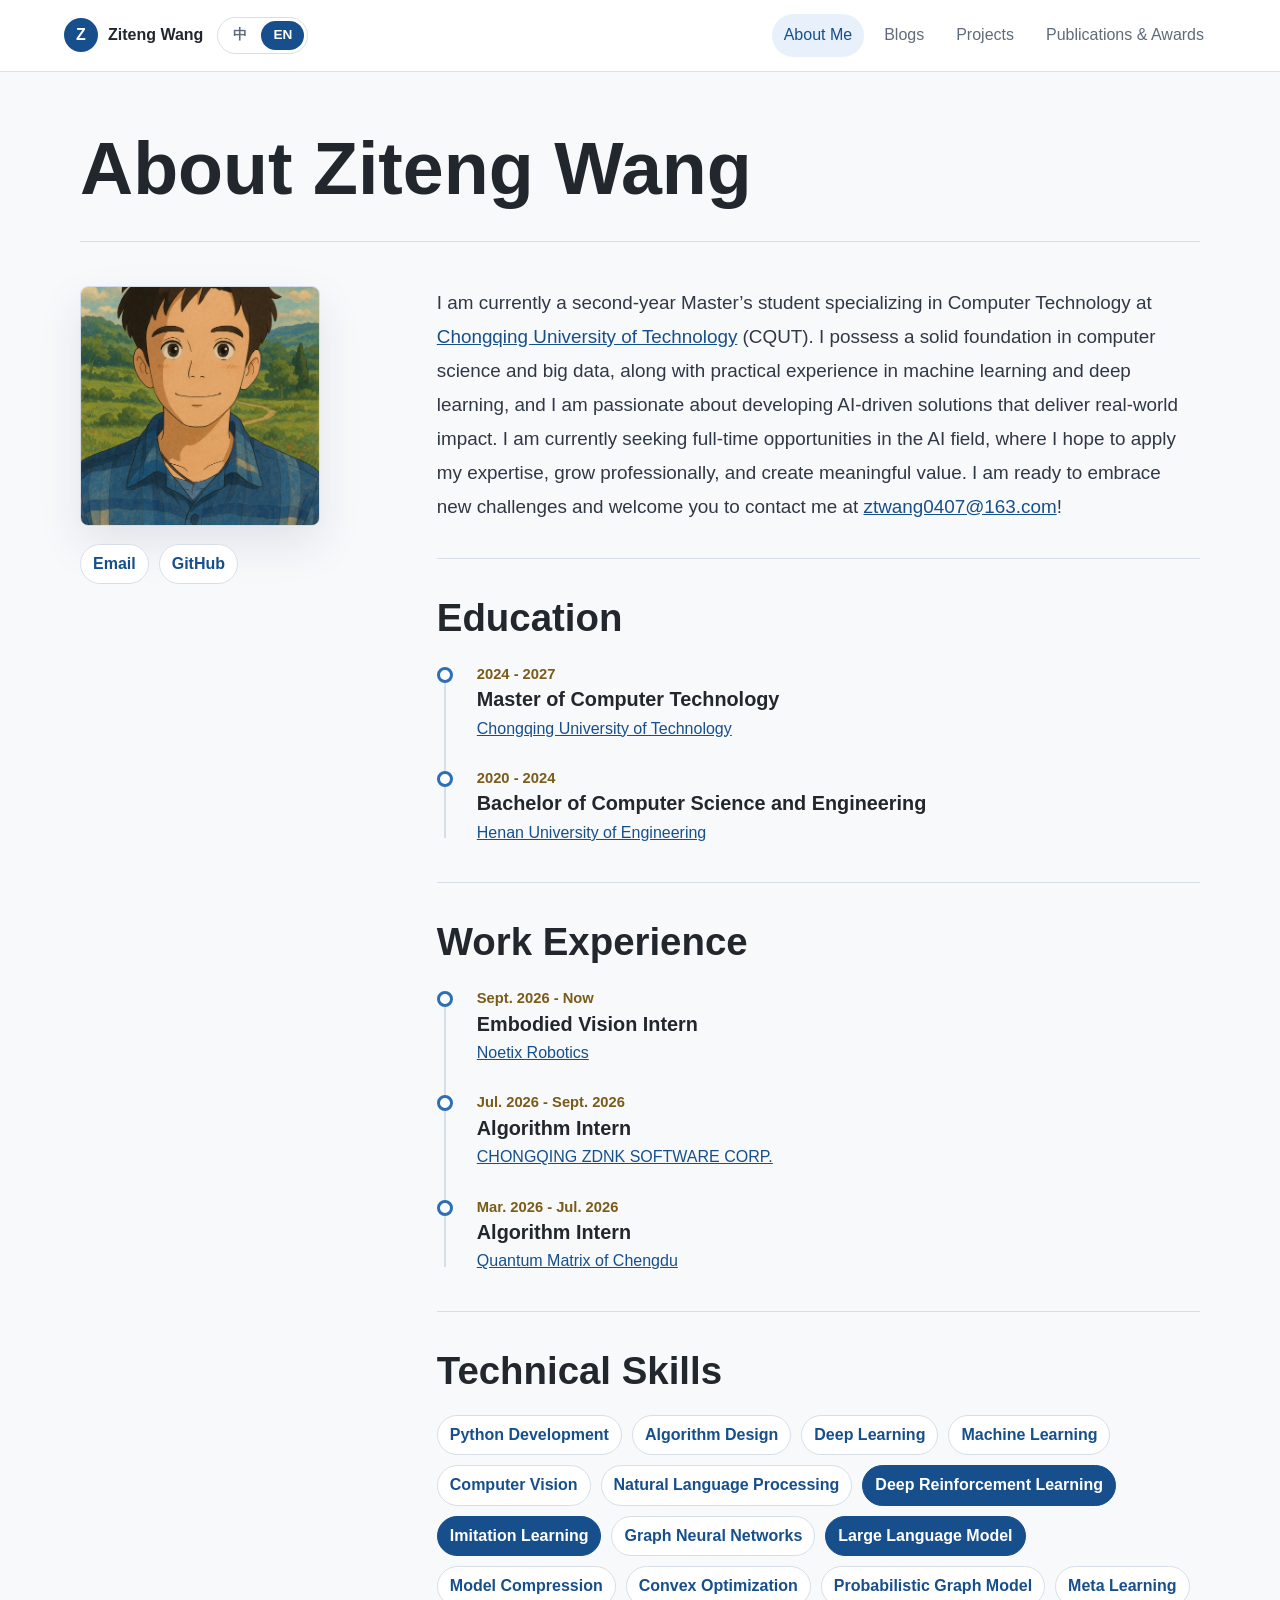
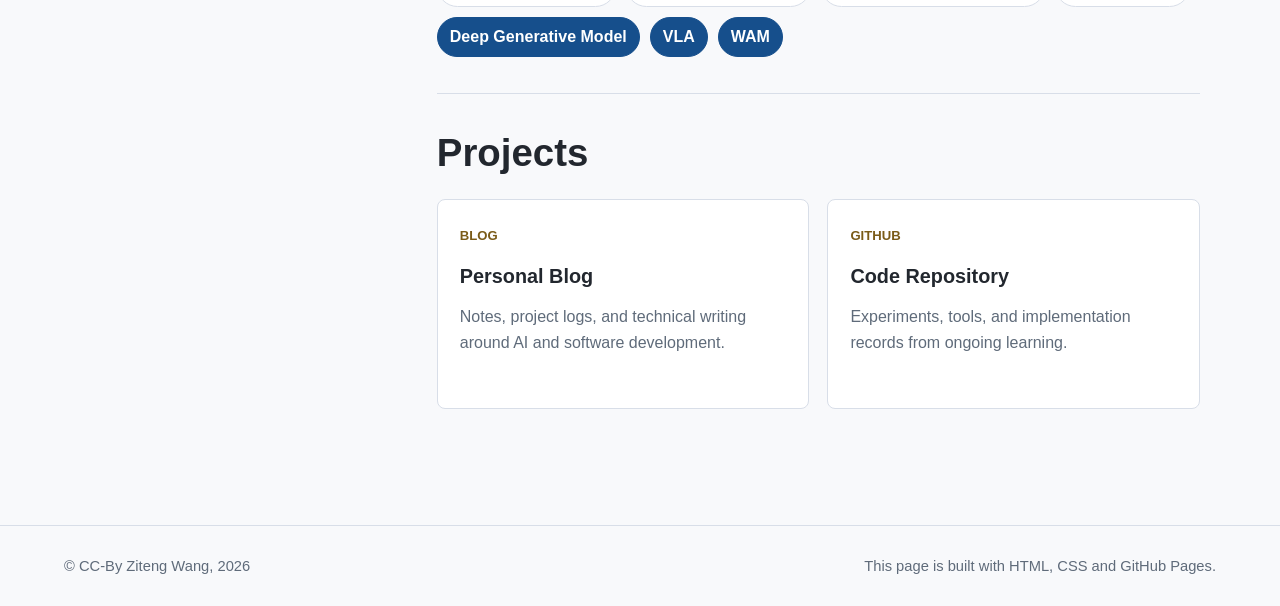
==== index.html @ bac6ed2b "update chinese" ====
<!doctype html>
<html lang="en">
  <head>
    <meta charset="utf-8">
    <meta name="viewport" content="width=device-width, initial-scale=1">
    <meta name="description" content="About Ziteng Wang.">
    <title data-i18n="about.docTitle">About Ziteng Wang</title>
    <link rel="icon" href="assets/images/icon.avif">
    <link rel="stylesheet" href="assets/styles.css?v=20260920">
    <script src="assets/i18n.js?v=1"></script>
  </head>
  <body>
    <header class="site-header">
      <div class="header-left">
        <a class="brand" href="index.html" aria-label="Back to home" data-i18n-attr="aria-label:common.backHome">
          <span class="brand-mark">Z</span>
          <span>Ziteng Wang</span>
        </a>
        <div class="lang-switch" role="group" aria-label="Language" data-i18n-attr="aria-label:common.langSwitch">
          <button class="lang-option" type="button" data-lang="zh" aria-pressed="false" aria-label="切换到中文">中</button>
          <button class="lang-option" type="button" data-lang="en" aria-pressed="true" aria-label="Switch to English">EN</button>
        </div>
      </div>
      <nav class="nav-links" aria-label="Main navigation" data-i18n-attr="aria-label:nav.aria">
        <a aria-current="page" href="index.html" data-i18n="nav.about">About Me</a>
        <a href="articles.html" data-i18n="nav.blogs">Blogs</a>
        <a href="#projects" data-i18n="nav.projects">Projects</a>
        <a href="publish.html" data-i18n="nav.publications">Publications &amp; Awards</a>
      </nav>
    </header>

    <main class="about-page">
      <header class="page-title">
        <h1 data-i18n="about.docTitle">About Ziteng Wang</h1>
      </header>

      <section class="about-layout" aria-labelledby="about-title">
        <aside class="about-entity" aria-label="Profile" data-i18n-attr="aria-label:about.profileAria">
          <img class="about-image" src="assets/images/profile.png" alt="Portrait of Ziteng Wang" data-i18n-attr="alt:about.imageAlt">
          <div class="about-links" aria-label="Profile links" data-i18n-attr="aria-label:about.linksAria">
            <a href="mailto:ztwang0407@163.com" aria-label="Email">Email</a>
            <a href="https://github.com/ztwang0407" aria-label="GitHub">GitHub</a>
          </div>
        </aside>

        <div class="about-content">
          <p class="about-intro" id="about-title" data-i18n-html="about.intro">
            I am currently a second-year Master’s student specializing in Computer Technology at
            <a href="https://www.cqut.edu.cn/">Chongqing University of Technology</a> (CQUT).
            I possess a solid foundation in computer science and big data, along with practical
            experience in machine learning and deep learning, and I am passionate about developing
            AI-driven solutions that deliver real-world impact. I am currently seeking full-time
            opportunities in the AI field, where I hope to apply my expertise, grow professionally,
            and create meaningful value. I am ready to embrace new challenges and welcome you to
            contact me at <a href="mailto:ztwang0407@163.com">ztwang0407@163.com</a>!
          </p>

          <section class="resume-section" aria-labelledby="education-title">
            <h2 id="education-title" data-i18n="about.education">Education</h2>
            <div class="timeline">
              <article class="timeline-item">
                <span class="timeline-dot" aria-hidden="true"></span>
                <div class="timeline-content">
                  <div class="year">2024 - 2027</div>
                  <h3 data-i18n="about.eduMaster">Master of Computer Technology</h3>
                  <p><a href="https://www.cqut.edu.cn/" data-i18n="about.schoolCqut">Chongqing University of Technology</a></p>
                </div>
              </article>
              <article class="timeline-item">
                <span class="timeline-dot" aria-hidden="true"></span>
                <div class="timeline-content">
                  <div class="year">2020 - 2024</div>
                  <h3 data-i18n="about.eduBachelor">Bachelor of Computer Science and Engineering</h3>
                  <p><a href="https://www.haue.edu.cn/" data-i18n="about.schoolHaue">Henan University of Engineering</a></p>
                </div>
              </article>
            </div>
          </section>

          <section class="resume-section" aria-labelledby="experience-title">
            <h2 id="experience-title" data-i18n="about.work">Work Experience</h2>
            <div class="timeline">
              <article class="timeline-item">
                <span class="timeline-dot" aria-hidden="true"></span>
                <div class="timeline-content">
                  <div class="year" data-i18n="about.workY1">Sept. 2026 - Now</div>
                  <h3 data-i18n="about.workEmbodied">Embodied Vision Intern</h3>
                  <p><a href="https://www.noetixrobotics.com/" data-i18n="about.workCompany1">Noetix Robotics.</a></p>
                </div>
              </article>
              <article class="timeline-item">
                <span class="timeline-dot" aria-hidden="true"></span>
                <div class="timeline-content">
                  <div class="year" data-i18n="about.workY2">Jul. 2026 - Sept. 2026</div>
                  <h3 data-i18n="about.workAlgorithm">Algorithm Intern</h3>
                  <p><a href="http://www.zddps.cn/about" data-i18n="about.workCompany2">CHONGQING ZDNK SOFTWARE CORP.</a></p>
                </div>
              </article>
              <article class="timeline-item">
                <span class="timeline-dot" aria-hidden="true"></span>
                <div class="timeline-content">
                  <div class="year" data-i18n="about.workY3">Mar. 2026 - Jul. 2026</div>
                  <h3 data-i18n="about.workAlgorithm">Algorithm Intern</h3>
                  <p><a href="http://www.datamatrixai.com/#/index" data-i18n="about.workCompany3">Quantum Matrix of Chengdu</a></p>
                </div>
              </article>
            </div>
          </section>

          <section class="resume-section" aria-labelledby="skills-title">
            <h2 id="skills-title" data-i18n="about.skills">Technical Skills</h2>
            <div class="tech-tags">
              <span>Python Development</span>
              <span>Algorithm Design</span>
              <span>Deep Learning</span>
              <span>Machine Learning</span>
              <span>Computer Vision</span>
              <span>Natural Language Processing</span>
              <span class="highlight">Deep Reinforcement Learning</span>
              <span class="highlight">Imitation Learning</span>
              <span>Graph Neural Networks</span>
              <span class="highlight">Large Language Model</span>
              <span>Model Compression</span>
              <span>Convex Optimization</span>
              <span>Probabilistic Graph Model</span>
              <span>Meta Learning</span>
              <span class="highlight">Deep Generative Model</span>
              <span class="highlight">VLA</span>
              <span class="highlight">WAM</span>
            </div>
          </section>

          <section class="resume-section" id="projects" aria-labelledby="projects-title">
            <h2 id="projects-title" data-i18n="about.projects">Projects</h2>
            <div class="project-grid">
              <a class="project-card" href="articles.html">
                <span data-i18n="about.projBlogKicker">Blog</span>
                <h3 data-i18n="about.projBlogTitle">Personal Blog</h3>
                <p data-i18n="about.projBlogDesc">Notes, project logs, and technical writing around AI and software development.</p>
              </a>
              <a class="project-card" href="https://github.com/ztwang0407">
                <span data-i18n="about.projGhKicker">GitHub</span>
                <h3 data-i18n="about.projGhTitle">Code Repository</h3>
                <p data-i18n="about.projGhDesc">Experiments, tools, and implementation records from ongoing learning.</p>
              </a>
            </div>
          </section>
        </div>
      </section>
    </main>

    <footer class="site-footer">
      <span>© CC-By Ziteng Wang, 2026</span>
      <span data-i18n="footer.built">This page is built with HTML, CSS and GitHub Pages.</span>
    </footer>
  </body>
</html>
---- assets/styles.css ----
:root {
  color-scheme: light;
  --bg: #f8f9fb;
  --surface: #ffffff;
  --surface-strong: #ffffff;
  --ink: #22272e;
  --muted: #5f6b7a;
  --line: #d8dee8;
  --accent: #2c6fb7;
  --accent-dark: #164f8c;
  --accent-soft: #e8f1fb;
  --gold: #7a5b18;
  --rose: #b9584f;
  --shadow: 0 18px 45px rgba(24, 39, 75, 0.1);
  --radius: 8px;
  font-family:
    Inter, "Segoe UI", "PingFang SC", "Microsoft YaHei", Arial, sans-serif;
}

* {
  box-sizing: border-box;
}

html {
  scroll-behavior: smooth;
}

body {
  margin: 0;
  color: var(--ink);
  background: var(--bg);
  line-height: 1.65;
}

a {
  color: inherit;
}

img {
  display: block;
  max-width: 100%;
}

button,
input,
textarea {
  font: inherit;
}

.site-header {
  position: sticky;
  top: 0;
  z-index: 10;
  display: flex;
  align-items: center;
  justify-content: space-between;
  gap: 24px;
  min-height: 72px;
  padding: 14px clamp(18px, 5vw, 72px);
  border-bottom: 1px solid rgba(216, 222, 232, 0.9);
  background: rgba(255, 255, 255, 0.94);
  backdrop-filter: blur(18px);
}

.brand,
.nav-links,
.hero-actions,
.publish-actions,
.meta-row,
.tag-row,
.filters {
  display: flex;
  align-items: center;
}

.brand {
  gap: 10px;
  font-weight: 800;
  text-decoration: none;
}

.brand-mark {
  display: grid;
  width: 34px;
  height: 34px;
  place-items: center;
  border-radius: 50%;
  color: #fff;
  background: var(--accent-dark);
}

/* 导航栏左上角：品牌 + 中英切换 */
.header-left {
  display: flex;
  align-items: center;
  gap: 14px;
}

.lang-switch {
  display: inline-flex;
  align-items: center;
  gap: 2px;
  padding: 3px;
  border: 1px solid var(--line);
  border-radius: 999px;
  background: var(--surface);
}

.lang-option {
  min-height: 28px;
  padding: 3px 12px;
  border: 0;
  border-radius: 999px;
  color: var(--muted);
  background: transparent;
  font-size: 0.85rem;
  font-weight: 800;
  cursor: pointer;
  transition:
    color 140ms ease,
    background 140ms ease;
}

.lang-option:hover {
  color: var(--accent-dark);
}

.lang-option.active {
  color: #fff;
  background: var(--accent-dark);
}

/* 正文语言与界面语言不一致时的提示条 */
.lang-notice {
  margin: -8px 0 28px;
  padding: 12px 16px;
  border-left: 4px solid var(--accent);
  border-radius: var(--radius);
  color: var(--muted);
  background: var(--accent-soft);
  font-size: 0.94rem;
}

.nav-links {
  flex-wrap: wrap;
  justify-content: flex-end;
  gap: 8px;
}

.nav-links a {
  padding: 8px 12px;
  border-radius: 999px;
  color: var(--muted);
  text-decoration: none;
}

.nav-links a:hover,
.nav-links a[aria-current="page"] {
  color: var(--accent-dark);
  background: var(--accent-soft);
}

main {
  width: min(1120px, calc(100% - 36px));
  margin: 0 auto;
}

.hero-section {
  display: grid;
  grid-template-columns: minmax(0, 1.05fr) minmax(320px, 0.95fr);
  gap: clamp(28px, 5vw, 72px);
  align-items: center;
  min-height: calc(100vh - 116px);
  padding: clamp(46px, 8vw, 92px) 0 clamp(28px, 4vw, 54px);
}

.hero-copy {
  max-width: 680px;
}

.eyebrow,
.section-kicker {
  margin: 0 0 12px;
  color: var(--gold);
  font-size: 0.82rem;
  font-weight: 800;
  letter-spacing: 0;
  text-transform: uppercase;
}

h1,
h2,
h3 {
  margin: 0;
  line-height: 1.18;
}

h1 {
  max-width: 820px;
  font-size: clamp(2.45rem, 7vw, 5.8rem);
}

h2 {
  font-size: clamp(1.75rem, 3vw, 2.8rem);
}

h3 {
  font-size: 1.24rem;
}

.hero-text {
  max-width: 650px;
  margin: 24px 0 0;
  color: var(--muted);
  font-size: 1.06rem;
}

.hero-actions {
  flex-wrap: wrap;
  gap: 12px;
  margin-top: 32px;
}

.button {
  display: inline-flex;
  align-items: center;
  justify-content: center;
  min-height: 44px;
  padding: 10px 16px;
  border: 1px solid transparent;
  border-radius: var(--radius);
  font-weight: 800;
  text-decoration: none;
  cursor: pointer;
}

.button.primary {
  color: #fff;
  background: var(--accent-dark);
}

.button.primary:hover {
  background: #083a33;
}

.button.secondary {
  color: var(--accent-dark);
  border-color: var(--line);
  background: var(--surface-strong);
}

.button.secondary:hover {
  border-color: var(--accent);
}

.hero-visual {
  overflow: hidden;
  border: 1px solid rgba(222, 216, 203, 0.88);
  border-radius: var(--radius);
  box-shadow: var(--shadow);
  background: #f4eee0;
}

.about-page {
  width: min(1120px, calc(100% - 36px));
}

.page-title {
  padding: 54px 0 28px;
  border-bottom: 1px solid var(--line);
}

.page-title h1 {
  font-size: clamp(2.4rem, 6vw, 4.6rem);
}

.about-layout {
  display: grid;
  grid-template-columns: minmax(210px, 280px) minmax(0, 1fr);
  gap: clamp(30px, 6vw, 82px);
  align-items: start;
  padding: 44px 0 80px;
}

.about-entity {
  position: sticky;
  top: 96px;
}

.about-image {
  width: min(240px, 100%);
  aspect-ratio: 1;
  object-fit: cover;
  border-radius: var(--radius);
  border: 1px solid var(--line);
  box-shadow: var(--shadow);
}

.about-links {
  display: flex;
  flex-wrap: wrap;
  gap: 10px;
  margin-top: 18px;
}

.about-links a {
  display: inline-flex;
  min-height: 36px;
  align-items: center;
  padding: 6px 12px;
  border: 1px solid var(--line);
  border-radius: 999px;
  color: var(--accent-dark);
  background: var(--surface);
  font-weight: 800;
  text-decoration: none;
}

.about-links a:hover {
  border-color: var(--accent);
  background: var(--accent-soft);
}

.about-content {
  max-width: 790px;
}

.about-intro {
  margin: 0 0 34px;
  color: #303846;
  font-size: 1.18rem;
  line-height: 1.8;
}

.about-intro a,
.timeline-content a,
.project-card a {
  color: var(--accent-dark);
}

.resume-section {
  padding: 36px 0;
  border-top: 1px solid var(--line);
}

.timeline {
  position: relative;
  display: grid;
  gap: 24px;
  margin-top: 22px;
}

.timeline::before {
  position: absolute;
  top: 8px;
  bottom: 8px;
  left: 7px;
  width: 2px;
  background: var(--line);
  content: "";
}

.timeline-item {
  position: relative;
  display: grid;
  grid-template-columns: 24px minmax(0, 1fr);
  gap: 16px;
}

.timeline-dot {
  position: relative;
  z-index: 1;
  width: 16px;
  height: 16px;
  margin-top: 5px;
  border: 3px solid var(--accent);
  border-radius: 50%;
  background: var(--surface);
}

.timeline-content .year {
  color: var(--gold);
  font-size: 0.92rem;
  font-weight: 850;
}

.timeline-content h3 {
  margin-top: 2px;
}

.timeline-content p,
.project-card p,
.articles-hero p {
  color: var(--muted);
}

.timeline-content p {
  margin: 4px 0 0;
}

.tech-tags {
  display: flex;
  flex-wrap: wrap;
  gap: 10px;
  margin-top: 22px;
}

.tech-tags span {
  display: inline-flex;
  min-height: 36px;
  align-items: center;
  padding: 6px 12px;
  border: 1px solid var(--line);
  border-radius: 999px;
  color: var(--accent-dark);
  background: var(--surface);
  font-weight: 800;
}

.tech-tags .highlight {
  color: #fff;
  border-color: var(--accent-dark);
  background: var(--accent-dark);
}

.project-grid {
  display: grid;
  grid-template-columns: repeat(2, minmax(0, 1fr));
  gap: 18px;
  margin-top: 24px;
}

.project-card {
  display: block;
  min-height: 210px;
  padding: 22px;
  border: 1px solid var(--line);
  border-radius: var(--radius);
  background: var(--surface);
  text-decoration: none;
}

.project-card:hover {
  border-color: rgba(29, 111, 100, 0.45);
  box-shadow: var(--shadow);
}

.project-card span {
  color: var(--gold);
  font-size: 0.82rem;
  font-weight: 850;
  text-transform: uppercase;
}

.project-card h3 {
  margin-top: 16px;
}

.academic-page {
  width: min(1120px, calc(100% - 36px));
}

.academic-layout {
  display: grid;
  gap: 34px;
  padding: 44px 0 88px;
}

.academic-section {
  padding: 0 0 34px;
  border-bottom: 1px solid var(--line);
}

.academic-list {
  display: grid;
  gap: 18px;
  margin-top: 22px;
}

.academic-placeholder {
  padding: 22px 0 0;
  border-top: 1px solid var(--line);
}

.academic-placeholder h3 {
  color: var(--ink);
}

.academic-meta {
  margin: 6px 0 0;
  color: var(--gold);
  font-weight: 850;
}

.academic-placeholder p:last-child {
  max-width: 760px;
  margin: 10px 0 0;
  color: var(--muted);
}

.articles-hero {
  padding: clamp(54px, 8vw, 92px) 0 34px;
}

.articles-hero h1 {
  font-size: clamp(2.7rem, 8vw, 5.8rem);
}

.articles-hero p {
  margin: 20px 0 0;
  font-size: 1.08rem;
}

.intro-grid {
  display: grid;
  grid-template-columns: minmax(220px, 0.78fr) minmax(0, 1.22fr);
  gap: clamp(24px, 4vw, 64px);
  padding: 74px 0;
  border-top: 1px solid var(--line);
}

.intro-copy p {
  margin: 0 0 16px;
  color: var(--muted);
}

.posts-section {
  padding: 64px 0 88px;
  border-top: 1px solid var(--line);
}

.posts-section.standalone {
  padding-top: 44px;
}

.section-heading {
  display: flex;
  align-items: end;
  justify-content: space-between;
  gap: 24px;
  margin-bottom: 20px;
}

.section-heading.compact {
  align-items: center;
  margin: 0;
}

.search-box {
  display: grid;
  gap: 6px;
  width: min(360px, 100%);
  color: var(--muted);
  font-weight: 700;
}

input,
textarea {
  width: 100%;
  min-height: 44px;
  border: 1px solid var(--line);
  border-radius: var(--radius);
  padding: 10px 12px;
  color: var(--ink);
  background: var(--surface-strong);
  outline: none;
}

textarea {
  resize: vertical;
}

input:focus,
textarea:focus {
  border-color: var(--accent);
  box-shadow: 0 0 0 3px rgba(29, 111, 100, 0.16);
}

.filters {
  flex-wrap: wrap;
  gap: 8px;
  margin: 18px 0 24px;
}

.tag-filter,
.tag {
  display: inline-flex;
  align-items: center;
  min-height: 30px;
  border-radius: 999px;
  font-size: 0.87rem;
  font-weight: 750;
}

.tag-filter {
  border: 1px solid var(--line);
  padding: 4px 12px;
  color: var(--muted);
  background: var(--surface-strong);
  cursor: pointer;
}

.tag-filter.active {
  color: #fff;
  border-color: var(--accent-dark);
  background: var(--accent-dark);
}

.post-list {
  display: grid;
  grid-template-columns: repeat(3, minmax(0, 1fr));
  gap: 18px;
}

.post-card {
  display: flex;
  flex-direction: column;
  min-height: 280px;
  padding: 22px;
  border: 1px solid var(--line);
  border-radius: var(--radius);
  background: var(--surface);
  text-decoration: none;
  transition:
    transform 160ms ease,
    box-shadow 160ms ease,
    border-color 160ms ease;
}

.post-card:hover {
  transform: translateY(-3px);
  border-color: rgba(29, 111, 100, 0.45);
  box-shadow: var(--shadow);
}

.post-card p {
  margin: 14px 0 0;
  color: var(--muted);
}

.post-card .read-more {
  margin-top: auto;
  color: var(--accent-dark);
  font-weight: 850;
}

.meta-row {
  flex-wrap: wrap;
  gap: 10px;
  margin-bottom: 14px;
  color: var(--muted);
  font-size: 0.9rem;
}

.tag-row {
  flex-wrap: wrap;
  gap: 8px;
  margin-top: 18px;
}

.tag {
  padding: 3px 10px;
  color: var(--accent-dark);
  background: var(--accent-soft);
}

.empty-state,
.loading {
  color: var(--muted);
}

.hidden {
  display: none;
}

.article-shell,
.publish-shell {
  padding: 54px 0 88px;
}

.back-link {
  display: inline-block;
  margin-bottom: 26px;
  color: var(--accent-dark);
  font-weight: 800;
  text-decoration: none;
}

.article {
  width: min(820px, 100%);
}

.article header {
  margin-bottom: 34px;
  padding-bottom: 28px;
  border-bottom: 1px solid var(--line);
}

.article h1 {
  font-size: clamp(2rem, 6vw, 4.25rem);
}

.article h2 {
  margin-top: 2em;
  font-size: clamp(1.45rem, 3vw, 2rem);
}

.article h3 {
  margin-top: 1.6em;
}

.article p,
.article li {
  color: #343330;
}

.article ul,
.article ol {
  padding-left: 1.45rem;
}

.article a {
  color: var(--accent-dark);
  font-weight: 700;
}

.article code {
  border-radius: 6px;
  padding: 2px 5px;
  background: #eee7d9;
}

.article pre {
  overflow: auto;
  padding: 16px;
  border-radius: var(--radius);
  color: #f6f1e7;
  background: #20201e;
}

.article pre code {
  padding: 0;
  background: transparent;
}

.article table {
  display: block;
  width: 100%;
  overflow-x: auto;
  border-collapse: collapse;
  margin: 24px 0;
}

.article th,
.article td {
  border: 1px solid var(--line);
  padding: 10px 12px;
  text-align: left;
  vertical-align: top;
}

.article th {
  color: var(--ink);
  background: var(--accent-soft);
  font-weight: 850;
}

.article tr:nth-child(even) td {
  background: rgba(232, 241, 251, 0.45);
}

.article .mermaid {
  overflow-x: auto;
  margin: 24px 0;
  padding: 16px;
  border: 1px solid var(--line);
  border-radius: var(--radius);
  background: var(--surface);
}

.article .mermaid svg {
  max-width: 100%;
  height: auto;
}

.article blockquote {
  margin: 22px 0;
  padding: 2px 0 2px 18px;
  border-left: 4px solid var(--accent);
  color: var(--muted);
}

.publish-shell {
  display: grid;
  grid-template-columns: minmax(0, 0.92fr) minmax(320px, 0.78fr);
  gap: 30px;
  align-items: start;
}

.publish-heading {
  grid-column: 1 / -1;
  max-width: 780px;
}

.publish-heading p {
  color: var(--muted);
}

.publish-form,
.preview-panel {
  display: grid;
  gap: 18px;
}

fieldset,
.preview-panel {
  margin: 0;
  border: 1px solid var(--line);
  border-radius: var(--radius);
  padding: 22px;
  background: var(--surface);
}

legend {
  padding: 0 8px;
  color: var(--accent-dark);
  font-weight: 850;
}

label {
  display: grid;
  gap: 7px;
  color: var(--muted);
  font-weight: 750;
}

.form-grid {
  display: grid;
  grid-template-columns: repeat(2, minmax(0, 1fr));
  gap: 14px;
}

fieldset > label,
fieldset > .form-grid {
  margin-top: 14px;
}

.publish-actions {
  justify-content: flex-end;
  gap: 12px;
}

.status {
  margin: 0;
  min-height: 28px;
  color: var(--muted);
  font-weight: 750;
}

.status.success {
  color: var(--accent-dark);
}

.status.error {
  color: var(--rose);
}

.preview-panel {
  position: sticky;
  top: 92px;
}

.article.preview {
  width: 100%;
  max-height: calc(100vh - 210px);
  overflow: auto;
  padding-top: 18px;
}

.article.preview h1 {
  font-size: clamp(1.75rem, 4vw, 2.5rem);
}

.site-footer {
  display: flex;
  flex-wrap: wrap;
  justify-content: space-between;
  gap: 12px;
  padding: 28px clamp(18px, 5vw, 72px);
  border-top: 1px solid var(--line);
  color: var(--muted);
  font-size: 0.92rem;
}

@media (max-width: 920px) {
  .hero-section,
  .about-layout,
  .intro-grid,
  .publish-shell {
    grid-template-columns: 1fr;
  }

  .hero-section {
    min-height: auto;
  }

  .post-list {
    grid-template-columns: repeat(2, minmax(0, 1fr));
  }

  .project-grid {
    grid-template-columns: 1fr;
  }

  .about-entity {
    position: static;
  }

  .preview-panel {
    position: static;
  }

  .article.preview {
    max-height: none;
  }
}

@media (max-width: 640px) {
  .site-header,
  .section-heading,
  .site-footer {
    align-items: flex-start;
    flex-direction: column;
  }

  .site-header {
    position: static;
  }

  .header-left {
    width: 100%;
    justify-content: space-between;
  }

  main {
    width: min(100% - 28px, 1120px);
  }

  .post-list,
  .form-grid {
    grid-template-columns: 1fr;
  }

  .post-card {
    min-height: 240px;
  }

  .publish-actions {
    align-items: stretch;
    flex-direction: column;
  }

  .button {
    width: 100%;
  }
}

/* ------------------------------------------------------------------ *
 * 公式（KaTeX）与兜底显示
 * ------------------------------------------------------------------ */

.article .katex {
  font-size: 1.06em;
}

.article .math-block {
  display: block;
  overflow-x: auto;
  overflow-y: hidden;
  margin: 24px 0;
  padding: 4px 2px;
  text-align: center;
}

.article .math-block .katex-display {
  margin: 0;
}

.article .math-fallback {
  display: inline-block;
  max-width: 100%;
  padding: 1px 6px;
  border: 1px dashed var(--line);
  border-radius: 6px;
  color: var(--muted);
  background: #fbf7ee;
}

.article .math-fallback-block {
  display: block;
  overflow-x: auto;
  margin: 22px 0;
  padding: 10px 14px;
  text-align: left;
}

.article .math-fallback code {
  padding: 0;
  background: transparent;
  color: inherit;
}

.article .math-notice {
  margin: 0 0 26px;
  padding: 12px 16px;
  border-left: 4px solid var(--gold);
  border-radius: var(--radius);
  color: var(--muted);
  background: #fdf6e6;
  font-size: 0.94rem;
}

/* ------------------------------------------------------------------ *
 * 文章类型徽标
 * ------------------------------------------------------------------ */

.type-badge {
  display: inline-flex;
  align-items: center;
  padding: 2px 9px;
  border-radius: 999px;
  color: var(--accent-dark);
  background: rgba(44, 111, 183, 0.12);
  font-size: 0.76rem;
  font-weight: 850;
  letter-spacing: 0.04em;
}

/* ------------------------------------------------------------------ *
 * PDF / HTML 内嵌容器
 * ------------------------------------------------------------------ */

.article.article-wide {
  width: min(1120px, 100%);
}

.embed-shell {
  margin: 0 0 12px;
  border: 1px solid var(--line);
  border-radius: var(--radius);
  overflow: hidden;
  background: var(--surface);
}

.embed-bar {
  display: flex;
  flex-wrap: wrap;
  align-items: center;
  gap: 12px;
  padding: 12px 16px;
  border-bottom: 1px solid var(--line);
  background: var(--accent-soft);
}

.embed-name {
  flex: 1 1 200px;
  min-width: 0;
  overflow-wrap: anywhere;
  color: var(--muted);
  font-size: 0.9rem;
}

.embed-actions {
  display: flex;
  flex-wrap: wrap;
  gap: 14px;
}

.embed-actions a,
.embed-hint a {
  color: var(--accent-dark);
  font-weight: 800;
  text-decoration: none;
}

.embed-actions a:hover,
.embed-hint a:hover {
  text-decoration: underline;
}

.embed-frame {
  display: block;
  width: 100%;
  border: 0;
  background: #fff;
}

.embed-frame-pdf,
.embed-frame-html {
  height: min(88vh, 1400px);
  min-height: 560px;
}

.embed-hint {
  margin: 12px 0 26px;
  color: var(--muted);
  font-size: 0.92rem;
}

.embed-hint code {
  padding: 1px 5px;
  border-radius: 6px;
  background: #eee7d9;
  font-size: 0.9em;
}

.html-post {
  overflow-wrap: anywhere;
}

.html-post img {
  height: auto;
}

@media (max-width: 640px) {
  .embed-frame-pdf,
  .embed-frame-html {
    height: 78vh;
    min-height: 420px;
  }
}
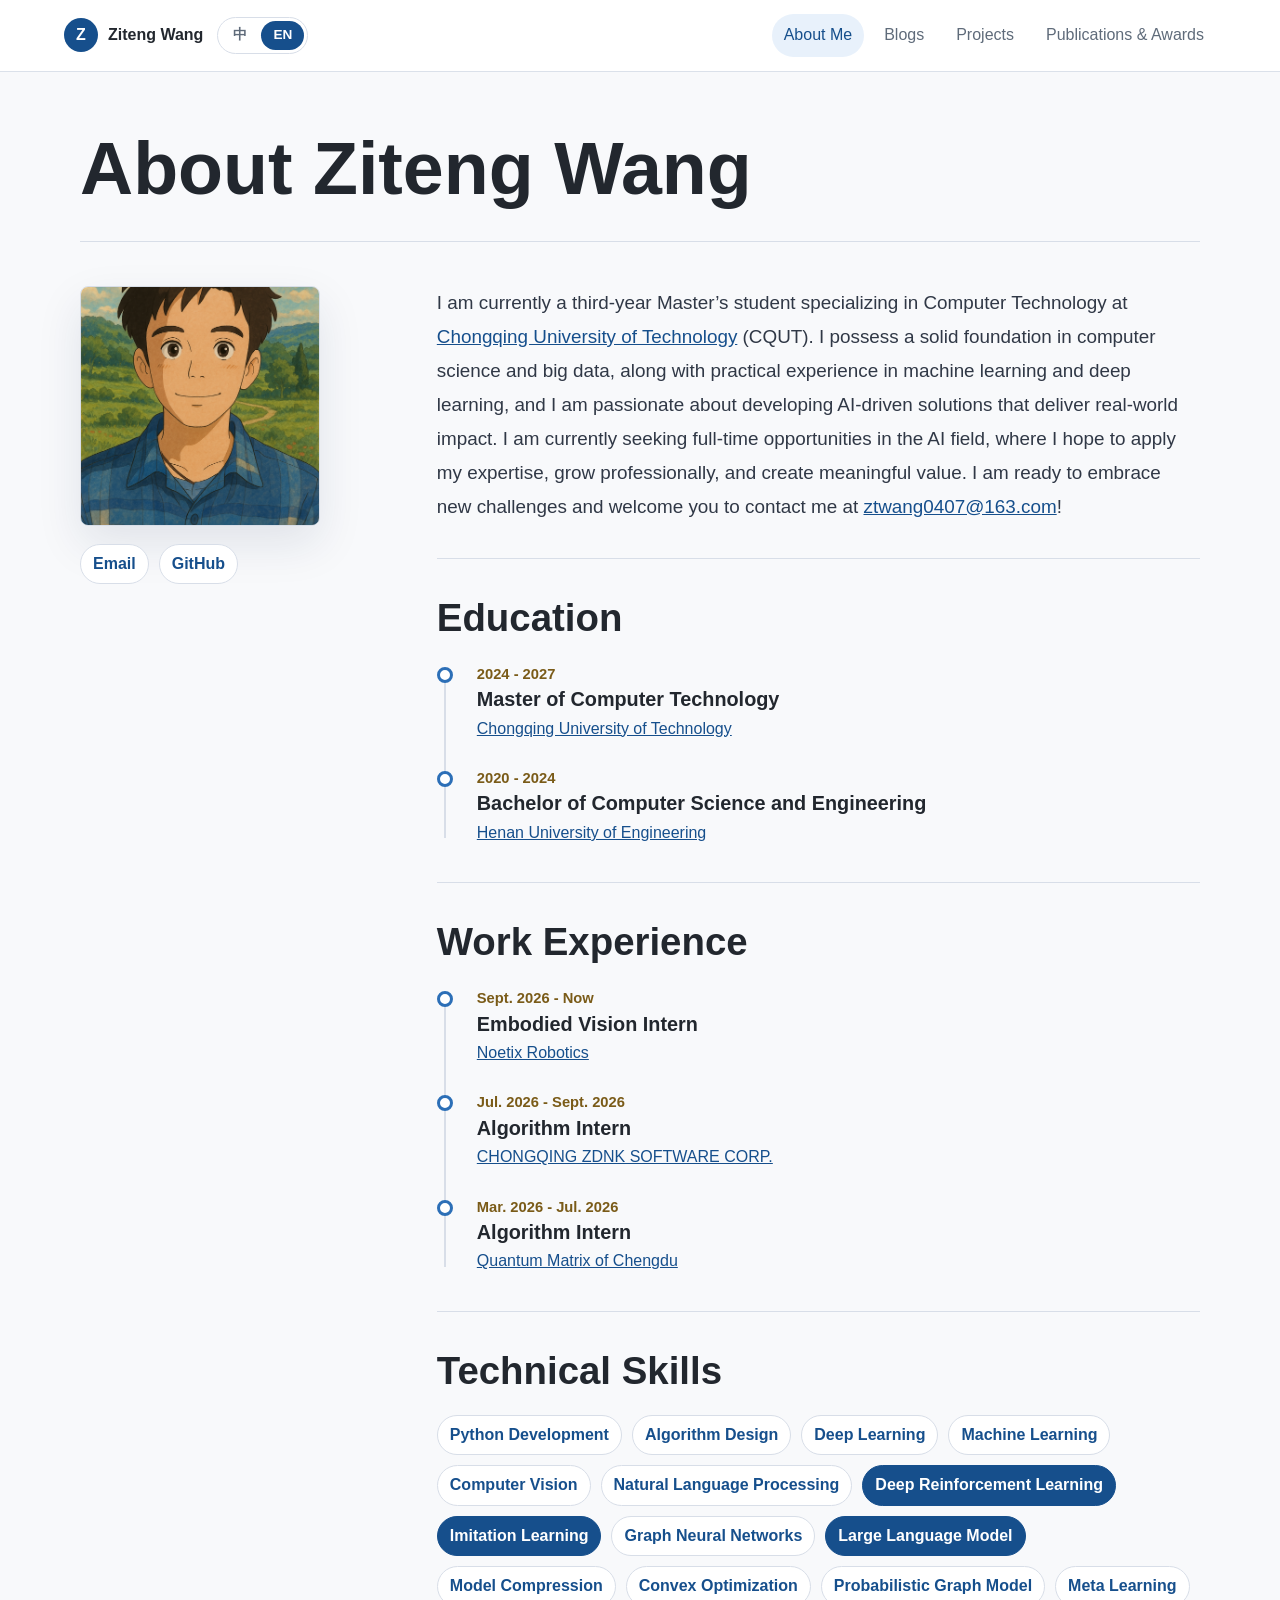
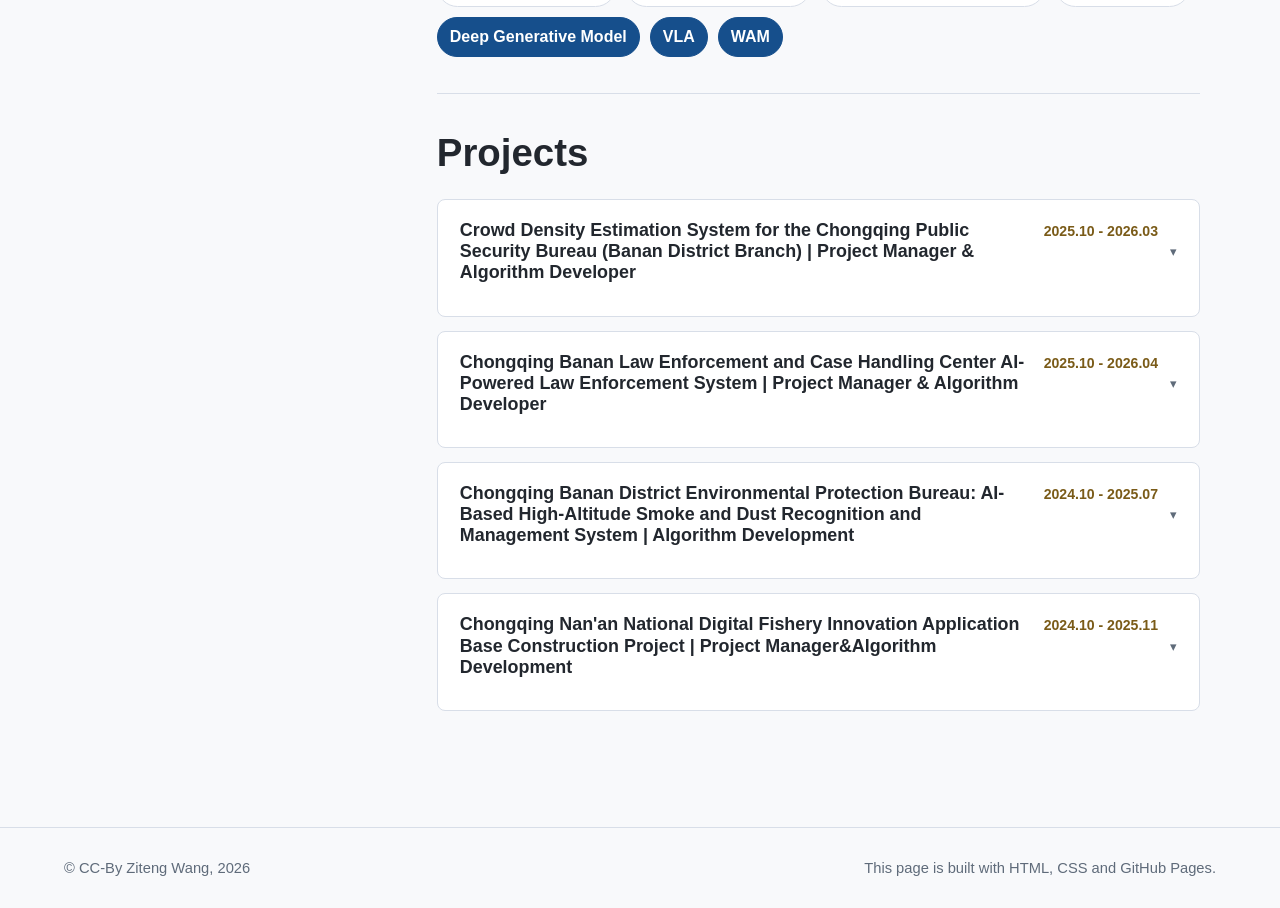
==== commit 37dee031: "update project" ====
--- a/index.html
+++ b/index.html
@@ -45,7 +45,7 @@
 
         <div class="about-content">
           <p class="about-intro" id="about-title" data-i18n-html="about.intro">
-            I am currently a second-year Master’s student specializing in Computer Technology at
+            I am currently a third-year Master’s student specializing in Computer Technology at
             <a href="https://www.cqut.edu.cn/">Chongqing University of Technology</a> (CQUT).
             I possess a solid foundation in computer science and big data, along with practical
             experience in machine learning and deep learning, and I am passionate about developing
@@ -132,17 +132,170 @@
 
           <section class="resume-section" id="projects" aria-labelledby="projects-title">
             <h2 id="projects-title" data-i18n="about.projects">Projects</h2>
-            <div class="project-grid">
-              <a class="project-card" href="articles.html">
-                <span data-i18n="about.projBlogKicker">Blog</span>
-                <h3 data-i18n="about.projBlogTitle">Personal Blog</h3>
-                <p data-i18n="about.projBlogDesc">Notes, project logs, and technical writing around AI and software development.</p>
-              </a>
-              <a class="project-card" href="https://github.com/ztwang0407">
-                <span data-i18n="about.projGhKicker">GitHub</span>
-                <h3 data-i18n="about.projGhTitle">Code Repository</h3>
-                <p data-i18n="about.projGhDesc">Experiments, tools, and implementation records from ongoing learning.</p>
-              </a>
+            <!--
+              在校项目卡片：复制一个 <article class="project-card"> ... </article> 就能新增一个项目。
+              双语写法：中文放在 class="lang-zh" 的元素里，英文放在 class="lang-en" 的元素里，
+              切换左上角语言时自动二选一显示，不需要改 i18n.js。
+              主要工作分点：先写一行标签 <p>…主要工作：…</p>，再用 <ul class="lang-zh"><li>…</li></ul> 分点。
+              重点内容高亮：任意文字用 <span class="hl">…</span> 或 <strong class="hl">…</strong> 包起来。
+              卡片默认折叠（只显示标题和时间），鼠标悬停自动展开、移开自动折叠（纯 CSS，见 styles.css）；
+              内容必须包在 <div class="project-body"> > <div class="project-body-inner"> 里才会参与折叠。
+              触屏设备没有 hover，会直接显示完整内容不折叠。
+              想让整张卡片可点击：把 <article class="project-card"> 换成 <a class="project-card" href="项目地址">。
+            -->
+            <div class="project-list">
+              <article class="project-card">
+                <div class="project-head">
+                  <h3>
+                    <span class="lang-zh">重庆市公安局巴南区分局人群密度估计系统｜ 项目经理&算法开发</span>
+                    <span class="lang-en">Crowd Density Estimation System for the Chongqing Public Security Bureau (Banan District Branch) | Project Manager & Algorithm Developer</span>
+                  </h3>
+                  <span class="project-date">2025.10 - 2026.03</span>
+                </div>
+                <div class="project-body">
+                  <div class="project-body-inner">
+                  <p>
+                    <span class="lang-zh"><strong class="project-label">技术栈：</strong>PyTorch、STEERER（HRNet-W18+CountingHead）、密度图后处理（局部极大值检测、连通域分析）</span>
+                    <span class="lang-en"><strong class="project-label">Tech Stack:</strong> PyTorch, STEERER (HRNet-W18 + CountingHead), density map post-processing (local maxima detection, connected component analysis)</span>
+                  </p>
+                  <p>
+                    <span class="lang-zh"><strong class="project-label">项目背景：</strong>高空固定摄像头推流至算法平台的多路实时人群密度估计系统：单 GPU 多路并发推理，实时输出人群密度与人数并对区域超限自动预警，已服务演唱会、马拉松等大型活动现场十余次, 如岳云鹏、郭富城重庆演唱会、2025-2026华熙鱼洞跨年活动。</span>
+                    <span class="lang-en"><strong class="project-label">Background:</strong> A real-time, multi-stream crowd density estimation system utilizing high-mounted fixed cameras and an AI algorithm platform: the system supports concurrent inference across multiple video streams on a single GPU, providing real-time crowd density and headcount data alongside automatic alerts for capacity limit violations. It has been deployed at over ten large-scale events—including concerts by Yue Yunpeng and Aaron Kwok in Chongqing and the 2025–2026 New Year's Eve celebration at Huaxi Yudong.</span>
+                  </p>
+                  <p>
+                    <span class="lang-zh"><strong class="project-label">主要工作：</strong></span>
+                    <span class="lang-en"><strong class="project-label">Main Work:</strong></span>
+                  </p>
+                  <ul class="lang-zh">
+                    <li>基于<strong class="hl">STEERER</strong>构建多摄像头实时人群密度估计系统，采用<strong class="hl">HRNet-W18</strong>骨干与密度回归<strong class="hl">CountingHead</strong>，通过 MOE 多分辨率融合缓解人头尺度差异，输出像素级密度图，实现大型活动现场人群数量统计与超限预警。</li>
+                    <li>为解决单 GPU 多路视频并发下的实时性问题，设计<strong class="hl">取流—推理解耦</strong>管线：各路摄像头独立拉流解码、抽帧入队，经固定容量缓冲仅保留最新帧、丢弃陈旧帧，推理端统一调度消费，避免帧堆积导致延迟膨胀，保障多路并发下的端到端实时性。</li>
+                    <li>针对夜间低光场景的计数鲁棒性问题，设计密度图后处理算法：以<strong class="hl">高斯滤波和阈值积分</strong>抑制噪点假密度、防止计数系统性偏高，通过<strong class="hl">局部极大值搜索</strong>提取人头候选峰、结合连通域统计聚合粘连密度团，从密度图恢复人员位置与计数，解决高密度场景的饱和低估，复杂场景人群计数由约<span class="hl">700</span>修正至<span class="hl">8000</span>人量级，准确率达<span class="hl">90%</span>以上。</li>
+                  </ul>
+                  <ul class="lang-en">
+                    <li>Developed a multi-camera, real-time crowd density estimation system based on <strong class="hl">STEERER</strong>, utilizing the <strong class="hl">HRNet-W18</strong> backbone and a density regression <strong class="hl">CountingHead</strong>. The system employs a Mixture-of-Experts (MoE) multi-resolution fusion strategy to mitigate head-scale variations and outputs pixel-level density maps, enabling crowd counting and capacity-limit alerts for large-scale events.</li>
+                    <li>To address real-time performance challenges associated with concurrent multi-stream processing on a single GPU, a <strong class="hl">stream-inference decoupling</strong> pipeline was designed. Each camera stream independently handles decoding and frame sampling; a fixed-capacity buffer retains only the latest frames while discarding stale ones, and a unified scheduler manages consumption for inference. This prevents latency spikes caused by frame accumulation, ensuring end-to-end real-time performance during concurrent multi-stream processing.</li>
+                    <li>To enhance counting robustness in low-light night scenes, a density map post-processing algorithm was developed. <strong class="hl">Gaussian filtering and thresholded integration</strong> are used to suppress noise-induced false density and prevent systematic overcounting. <strong class="hl">Local maxima search</strong> extracts candidate head peaks, while connected-component statistics aggregate merged density clusters; this approach recovers individual locations and counts from the density map, resolving the saturation-induced underestimation typical of high-density scenarios. Consequently, the crowd count for complex scenes was corrected from approximately <span class="hl">700</span> to the <span class="hl">8,000</span> range, achieving an accuracy exceeding <span class="hl">90%</span>.</li>
+                  </ul>
+                  </div>
+                </div>
+              </article>
+
+              <article class="project-card">
+                <div class="project-head">
+                  <h3>
+                    <span class="lang-zh">重庆巴南执法办案中心AI智能执法办案系统｜ 项目经理&算法开发</span>
+                    <span class="lang-en">Chongqing Banan Law Enforcement and Case Handling Center AI-Powered Law Enforcement System | Project Manager & Algorithm Developer</span>
+                  </h3>
+                  <span class="project-date">2025.10 - 2026.04</span>
+                </div>
+                <div class="project-body">
+                  <div class="project-body-inner">
+                  <p>
+                    <span class="lang-zh"><strong class="project-label">技术栈：</strong>PyTorch、YOLOv10、YOLOv10-Pose、AdaFace、ByteTrack</span>
+                    <span class="lang-en"><strong class="project-label">Tech Stack:</strong> PyTorch、YOLOv10、YOLOv10-Pose、AdaFace、ByteTrack</span>
+                  </p>
+                  <p>
+                    <span class="lang-zh"><strong class="project-label">项目背景：</strong>基于监控摄像头的中心安防系统：以 AdaFace 人脸识别完成人员身份注册与核验，以 YOLOv10 检测、YOLOv10-Pose 姿态估计与 ByteTrack 多目标跟踪支撑人员定位巡查，对攀高、倒地、睡岗、非法斗殴、擅自离岗五类异常行为实时判定，自动预警上报至告警消息中心。</span>
+                    <span class="lang-en"><strong class="project-label">Background:</strong> A centralized security system based on surveillance cameras: It utilizes AdaFace for personnel identity registration and verification, and employs YOLOv10 detection, YOLOv10-Pose estimation, and ByteTrack multi-object tracking to support personnel localization and patrols. The system performs real-time detection of five types of abnormal behaviors—climbing to heights, falling down, sleeping on duty, fighting, and unauthorized absence—and automatically issues alerts to the alarm notification center.</span>
+                  </p>
+                  <p>
+                    <span class="lang-zh"><strong class="project-label">主要工作：</strong></span>
+                    <span class="lang-en"><strong class="project-label">Main Work:</strong></span>
+                  </p>
+                  <ul class="lang-zh">
+                    <li>基于 <strong class="hl">AdaFace</strong> 构建人脸注册、识别、检测 REST 服务，支持请求队列削峰与健康检查；针对侧脸、遮挡等复杂视角引入多角度模板匹配与分级阈值策略，识别通过率由<span class="hl">50%</span>提升至<span class="hl">90%</span>。</li>
+                    <li>基于 <strong class="hl">YOLOv10-Pose</strong> 输出的 17 个人体关键点构建行为判定管线，实现倒地、睡岗、非法斗殴检测：倒地以肩髋关键点构成的躯干向量与竖直方向夹角为主特征，联合目标框宽高比与关键点置信度做高召回判定与强过滤，经连续多帧状态确认后触发，误报率由<span class="hl">70%</span>降低至<span class="hl">15%</span>；睡岗以头部关键点跌破肩部连线的低头姿态，叠加关键点长时间低运动方差联合判定，规避低头取物等瞬时动作误报；斗殴对近距离人员对计算腕、肘关键点帧间运动速度与挥臂频率，结合轨迹接近程度多帧确认后触发。</li>
+                    <li>基于 <strong class="hl">ByteTrack</strong> 实现跨帧跟踪与擅自离岗判定：将人脸识别身份与跟踪 ID 绑定，在岗人员轨迹连续断开 6 帧即判定擅自离岗并上报告警中心，目标重新检出后重连轨迹、恢复在岗状态。</li>
+                    <li>基于 <strong class="hl">YOLOv10</strong> 在自定义 AOI 危险区域内进行攀高判定：区域以多边形描述，支持从 JSON 文件按摄像头源加载与动态更新，结合目标框与区域的空间关系判定入侵，并设置告警冷却窗口避免重复告警刷屏。</li>
+                  </ul>
+                  <ul class="lang-en">
+                    <li>Developed REST services for face registration, recognition, and detection based on <strong class="hl">AdaFace</strong>, featuring request queueing for traffic smoothing and health checks; implemented multi-angle template matching and tiered threshold strategies to handle complex perspectives such as profile views and occlusions, increasing the recognition pass rate from <span class="hl">50%</span> to <span class="hl">90%</span>.</li>
+                    <li>Built an action analysis pipeline using 17 human keypoints from <strong class="hl">YOLOv10-Pose</strong> to detect falls, sleeping on duty, and fighting: fall detection relies primarily on the angle between the vertical axis and the torso vector (formed by shoulder and hip keypoints), combined with bounding box aspect ratios and keypoint confidence scores to ensure high recall and effective filtering—triggering only after state confirmation across multiple consecutive frames, which reduced the false positive rate from <span class="hl">70%</span> to <span class="hl">15%</span>; sleeping-on-duty detection identifies a "head-down" posture (where the head keypoint drops below the line connecting the shoulders) combined with low keypoint movement variance over time to avoid false positives from momentary actions like picking up an object; fighting detection monitors close-proximity individuals by calculating inter-frame movement speeds and arm-swing frequencies of wrist and elbow keypoints, triggering an alert after multi-frame confirmation based on trajectory proximity.</li>
+                    <li>Implemented cross-frame tracking and unauthorized absence detection using <strong class="hl">ByteTrack</strong>: linked face recognition identities with tracking IDs; unauthorized absence is flagged and reported to the alarm center if an on-duty person's trajectory is interrupted for 6 consecutive frames, with automatic trajectory reconnection and status restoration upon re-detection.</li>
+                    <li>Implemented high-altitude climbing detection within custom AOI (Area of ​​Interest) danger zones using <strong class="hl">YOLOv10</strong>: zones are defined as polygons and support loading/dynamic updates from JSON files based on camera sources; intrusion is determined by the spatial relationship between the bounding box and the zone, with an alarm cooldown window configured to prevent alert flooding.</li>
+                  </ul>
+                  </div>
+                </div>
+              </article>
+
+              <article class="project-card">
+                <div class="project-head">
+                  <h3>
+                    <span class="lang-zh">重庆市巴南区环保局高空烟尘 AI 识别管理系统｜ 算法开发</span>
+                    <span class="lang-en">Chongqing Banan District Environmental Protection Bureau: AI-Based High-Altitude Smoke and Dust Recognition and Management System | Algorithm Development</span>
+                  </h3>
+                  <span class="project-date">2024.10 - 2025.07</span>
+                </div>
+                <div class="project-body">
+                  <div class="project-body-inner">
+                  <p>
+                    <span class="lang-zh"><strong class="project-label">技术栈：</strong>PyTorch、YOLOv5、射线法</span>
+                    <span class="lang-en"><strong class="project-label">Tech Stack:</strong> PyTorch, YOLOv5, ray-casting method</span>
+                  </p>
+                  <p>
+                    <span class="lang-zh"><strong class="project-label">项目背景：</strong>通过视频 AI 监控系统自动识别和定位企业排放以及无组织焚烧等产生的烟雾并实时推送报警。</span>
+                    <span class="lang-en"><strong class="project-label">Background:</strong> An AI-based video monitoring system automatically identifies and pinpoints smoke—such as that from industrial emissions or uncontrolled open burning—and issues real-time alerts.</span>
+                  </p>
+                  <p>
+                    <span class="lang-zh"><strong class="project-label">主要工作：</strong></span>
+                    <span class="lang-en"><strong class="project-label">Main Work:</strong></span>
+                  </p>
+                  <ul class="lang-zh">
+                    <li>训练 <strong class="hl">YOLOv5</strong> 模型，将 <strong class="hl">pytorch</strong> 模型转换适用于瑞芯的<strong class="hl">RKNN</strong>模型格式并进行相应部署。</li>
+                    <li>通过摄像头点位识别、射线法与区域判断方法设计摄像头点位划分和画面划分，解决目标区域定位问题。</li>
+                    <li>通过图像差分开发静态过滤算法，模型对摄像头上的水珠及远景白色建筑物等静态物体的误报率由<span class="hl">30%</span>降至<span class="hl">5%</span>。</li>
+                  </ul>
+                  <ul class="lang-en">
+                    <li>Train a <strong class="hl">YOLOv5</strong> model, convert the <strong class="hl">PyTorch</strong> model into the <strong class="hl">RKNN</strong> format compatible with Rockchip hardware, and deploy it accordingly.</li>
+                    <li>Address target area localization by designing camera placement and image segmentation strategies using camera point identification, ray-casting, and region-based analysis.</li>
+                    <li>Develop a static filtering algorithm based on image differencing, reducing the model's false-positive rate for static objects—such as water droplets on the camera lens and distant white buildings—from <span class="hl">30%</span> to <span class="hl">5%</span>.</li>
+                  </ul>
+                  </div>
+                </div>
+              </article>
+              
+              <article class="project-card">
+                <div class="project-head">
+                  <h3>
+                    <span class="lang-zh">重庆南岸国家数字渔业创新应用基地建设项目 ｜ 项目经理&算法开发</span>
+                    <span class="lang-en">Chongqing Nan'an National Digital Fishery Innovation Application Base Construction Project | Project Manager&Algorithm Development</span>
+                  </h3>
+                  <span class="project-date">2024.10 - 2025.11</span>
+                </div>
+                <div class="project-body">
+                  <div class="project-body-inner">
+                  <p>
+                    <span class="lang-zh"><strong class="project-label">技术栈：</strong>PyTorch、YOLOv5、DeepLabV3+、OpenCV</span>
+                    <span class="lang-en"><strong class="project-label">Tech Stack:</strong> PyTorch、YOLOv5、DeepLabV3+、OpenCV</span>
+                  </p>
+                  <p>
+                    <span class="lang-zh"><strong class="project-label">项目背景：</strong>通过无人机、无人船以及定点摄像头的视频流进行 AI 识别，实现对水库内钓鱼、游泳等非法常见的自动识别和定位，并向管理员发送警报和对无人机、无人船进行相应调度。</span>
+                    <span class="lang-en"><strong class="project-label">Background:</strong> AI-based video analysis using drones, unmanned surface vessels (USVs), and fixed cameras enables the automatic detection and localization of common illicit activities—such as fishing and swimming—within the reservoir, while simultaneously triggering alerts for administrators and coordinating the deployment of drones and USVs.</span>
+                  </p>
+                  <p>
+                    <span class="lang-zh"><strong class="project-label">主要工作：</strong></span>
+                    <span class="lang-en"><strong class="project-label">Main Work:</strong></span>
+                  </p>
+                  <ul class="lang-zh">
+                    <li>通过爬虫和实地拍摄的方式采集数据，训练 <strong class="hl">YOLOv5</strong> 目标检测模型与 <strong class="hl">DeepLabV3+</strong> 语义分割模型，并将 <strong class="hl">PyTorch</strong> 模型转换成 <strong class="hl">OM</strong> 模型格式，部署至<strong class="hl">华为昇腾 310</strong> 完成端侧推理。</li>
+                    <li>为解决实地数据稀少、检测不精确的问题，开发<strong class="hl">多模型联合检测过滤</strong>算法；开发空间过滤算法，处理同一事件重复报警问题。</li>
+                    <li>设计<strong class="hl">游泳、钓鱼、人员聚集、水面漂浮物、山火</strong> 5 类场景检测体系：漂浮物与山火基于<strong class="hl"> YOLOv5s </strong>训练对应下游识别模型，统一接入告警过滤与上报链路。</li>
+                    <li>基于 <strong class="hl">YOLOv5-Pose</strong> 人体关键点设计游泳/钓鱼行为判别算法：以躯干倾角（肩中点—髋中点连线与竖直方向夹角）一级区分直立与水平姿态，以下肢关键点可见性（水体遮挡导致置信度衰减）与持竿手臂特征（双腕低于肩线、间距收窄）二级细分，关键点模糊样本下沉至水域分割兜底。</li>
+                    <li>针对岸边观赏风景被误判为钓鱼的问题，设计基于 <strong class="hl">DeepLabV3+</strong> 水面分割的区域上下文过滤算法：以检测框左上角、右下角为直径端点作圆，统计圆内水域像素占比，占比处于 <span class="hl">30%~50%</span> 区间判定为钓鱼，形成“姿态判别 + 区域上下文”双级误报抑制。</li>
+                    <li>人员聚集检测：基于 <strong class="hl">YOLOv5s</strong> 人体检测结果，以检测框中心点欧氏距离判定人员接近关系（距离 小于0.5m 判为接近），接近人数超过 4 人时触发聚集告警。</li>
+                  </ul>
+                  <ul class="lang-en">
+                    <li>Collected data via web scraping and on-site photography to train <strong class="hl">YOLOv5</strong> object detection and <strong class="hl">DeepLabV3+</strong> semantic segmentation models; converted <strong class="hl">PyTorch</strong> models to <strong class="hl">OM</strong> format and deployed them on the <strong class="hl">Huawei Ascend 310</strong> for edge-side inference.</li>
+                    <li>Developed a <strong class="hl">multi-model joint detection and filtering</strong> algorithm to address issues with data scarcity and detection inaccuracy; developed a spatial filtering algorithm to handle duplicate alarms for the same event.</li>
+                    <li>Designed a detection system covering five scenarios: <strong class="hl">swimming, fishing, crowd gathering, floating debris, and wildfires</strong>. Specialized downstream recognition models based on <strong class="hl">YOLOv5s</strong> were trained for floating debris and wildfires, with all scenarios integrated into a unified alarm filtering and reporting pipeline.</li>
+                    <li>Designed algorithms to identify swimming and fishing behaviors using <strong class="hl">YOLOv5-Pose</strong> human keypoint detection: a primary classification distinguishes between upright and horizontal postures based on torso inclination (the angle between the vertical axis and the line connecting the mid-shoulder and mid-hip points); a secondary classification refines this based on lower-limb keypoint visibility (confidence degradation due to water occlusion) and rod-holding arm characteristics (both wrists below shoulder line, reduced distance between wrists); samples with ambiguous keypoints are handled by a fallback water-area segmentation mechanism.</li>
+                    <li>To address false positives where people sightseeing on the shore were misidentified as fishing, designed a region-context filtering algorithm based on <strong class="hl">DeepLabV3+</strong> water-surface segmentation: a circle is drawn using the top-left and bottom-right corners of the detection box as diameter endpoints, and the proportion of water-area pixels within the circle is calculated; a proportion in the <span class="hl">30%–50%</span> range triggers a fishing classification, establishing a two-stage false-alarm suppression strategy combining "posture analysis" and "region context."</li>
+                    <li>Crowd gathering detection: Based on <strong class="hl">YOLOv5s</strong> human detection results, proximity between individuals is determined by the Euclidean distance between the centers of the detection boxes (a distance of less than 0.5m is classified as "close proximity"); a gathering alert is triggered when the number of individuals in close proximity exceeds four.</li>
+                  </ul>
+                  </div>
+                </div>
+              </article>
+
             </div>
           </section>
         </div>
--- a/assets/styles.css
+++ b/assets/styles.css
@@ -423,21 +423,26 @@
   background: var(--accent-dark);
 }
 
-.project-grid {
-  display: grid;
-  grid-template-columns: repeat(2, minmax(0, 1fr));
-  gap: 18px;
+/* 在校项目卡片：标题行（项目名称 + 起止时间）+ 项目背景与主要工作 */
+.project-list {
+  display: grid;
+  grid-template-columns: 1fr;
+  gap: 14px;
   margin-top: 24px;
 }
 
 .project-card {
-  display: block;
-  min-height: 210px;
-  padding: 22px;
+  display: flex;
+  flex-direction: column;
+  gap: 12px;
+  padding: 20px 22px;
   border: 1px solid var(--line);
   border-radius: var(--radius);
   background: var(--surface);
-  text-decoration: none;
+  transition:
+    transform 160ms ease,
+    box-shadow 160ms ease,
+    border-color 160ms ease;
 }
 
 .project-card:hover {
@@ -445,15 +450,130 @@
   box-shadow: var(--shadow);
 }
 
-.project-card span {
+/* 折叠交互：默认折叠只显示标题和时间，鼠标悬停展开完整内容，移开自动折叠。
+   用 grid-template-rows 0fr -> 1fr 做平滑高度动画（旧浏览器不支持动画时直接切换，功能不受影响）。 */
+.project-body {
+  display: grid;
+  grid-template-rows: 0fr;
+  opacity: 0;
+  transition:
+    grid-template-rows 260ms ease,
+    opacity 200ms ease;
+}
+
+.project-body-inner {
+  min-height: 0;
+  overflow: hidden;
+}
+
+.project-card:hover .project-body {
+  grid-template-rows: 1fr;
+  opacity: 1;
+}
+
+/* 标题行末尾的折叠提示箭头：折叠时朝下，展开后翻转朝上 */
+.project-head::after {
+  flex-shrink: 0;
+  align-self: center;
+  color: var(--muted);
+  font-size: 0.8rem;
+  content: "▾";
+  transition: transform 200ms ease;
+}
+
+.project-card:hover .project-head::after {
+  transform: rotate(180deg);
+}
+
+/* 触屏设备没有 hover：直接完整显示，不参与折叠 */
+@media (hover: none) {
+  .project-body {
+    grid-template-rows: 1fr;
+    opacity: 1;
+  }
+
+  .project-head::after {
+    display: none;
+  }
+}
+
+a.project-card {
+  text-decoration: none;
+}
+
+.project-head {
+  display: flex;
+  align-items: baseline;
+  justify-content: space-between;
+  gap: 12px;
+}
+
+.project-head h3 {
+  margin: 0;
+  font-size: 1.12rem;
+}
+
+.project-date {
+  flex-shrink: 0;
   color: var(--gold);
-  font-size: 0.82rem;
+  font-size: 0.88rem;
   font-weight: 850;
-  text-transform: uppercase;
-}
-
-.project-card h3 {
-  margin-top: 16px;
+  white-space: nowrap;
+}
+
+.project-body p {
+  margin: 6px 0 0;
+  color: var(--muted);
+}
+
+/* 主要工作分点列表 */
+.project-body ul {
+  margin: 8px 0 0;
+  padding-left: 1.15rem;
+  color: var(--muted);
+}
+
+.project-body li {
+  margin: 4px 0;
+}
+
+.project-body li::marker {
+  color: var(--accent);
+}
+
+/* 重点内容高亮：在任意位置用 <span class="hl">…</span> */
+.hl {
+  color: var(--accent-dark);
+  font-weight: 800;
+}
+
+.project-label {
+  color: var(--accent-dark);
+  font-weight: 850;
+}
+
+/* 双语文案片段：中文包在 .lang-zh、英文包在 .lang-en 里，
+   随 <html lang> 自动二选一显示（内容直接写在 HTML 里，不用进 i18n.js 词典） */
+.lang-zh,
+.lang-en {
+  display: none;
+}
+
+html[lang="zh-CN"] .lang-zh,
+html[lang="en"] .lang-en {
+  display: inline;
+}
+
+/* 行内文字之外，整段/整个列表也可以包在 .lang-zh / .lang-en 里切换 */
+html[lang="zh-CN"] p.lang-zh,
+html[lang="zh-CN"] ul.lang-zh,
+html[lang="zh-CN"] ol.lang-zh,
+html[lang="zh-CN"] div.lang-zh,
+html[lang="en"] p.lang-en,
+html[lang="en"] ul.lang-en,
+html[lang="en"] ol.lang-en,
+html[lang="en"] div.lang-en {
+  display: block;
 }
 
 .academic-page {
@@ -908,10 +1028,6 @@
     grid-template-columns: repeat(2, minmax(0, 1fr));
   }
 
-  .project-grid {
-    grid-template-columns: 1fr;
-  }
-
   .about-entity {
     position: static;
   }
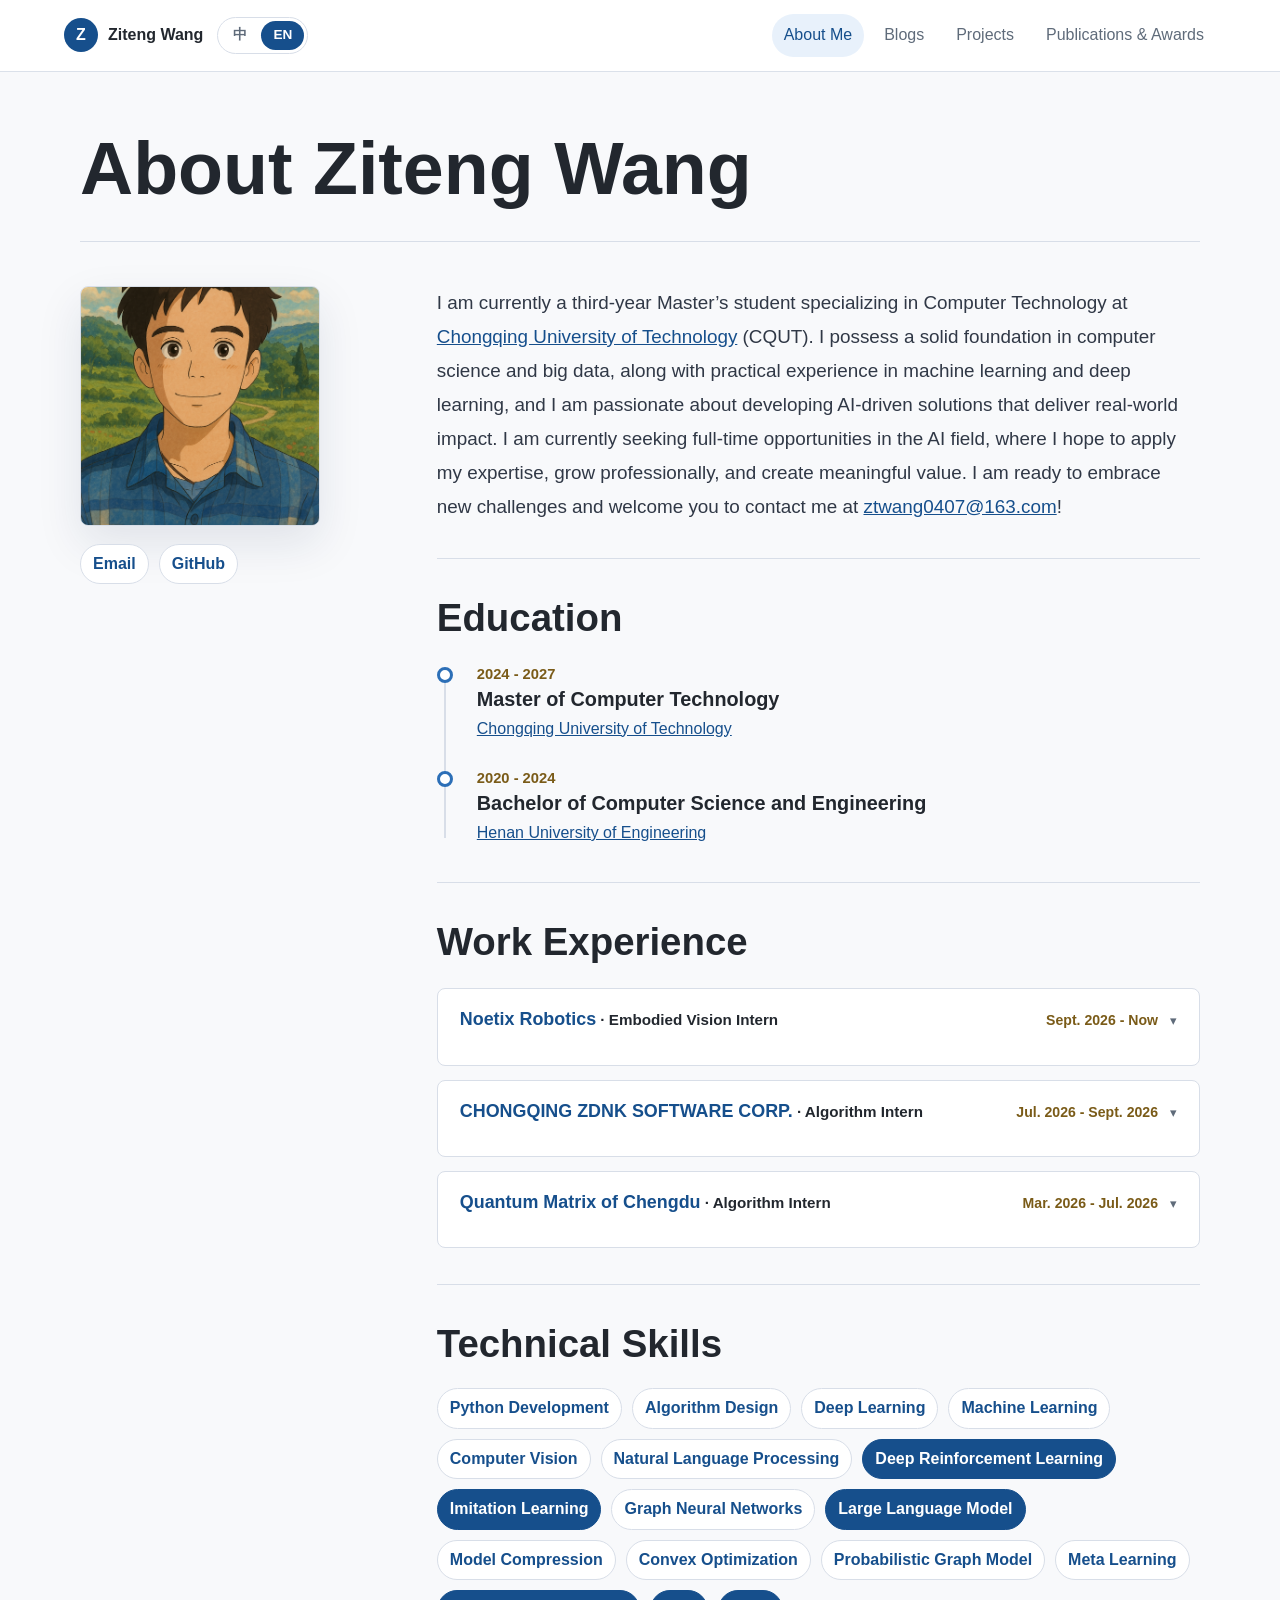
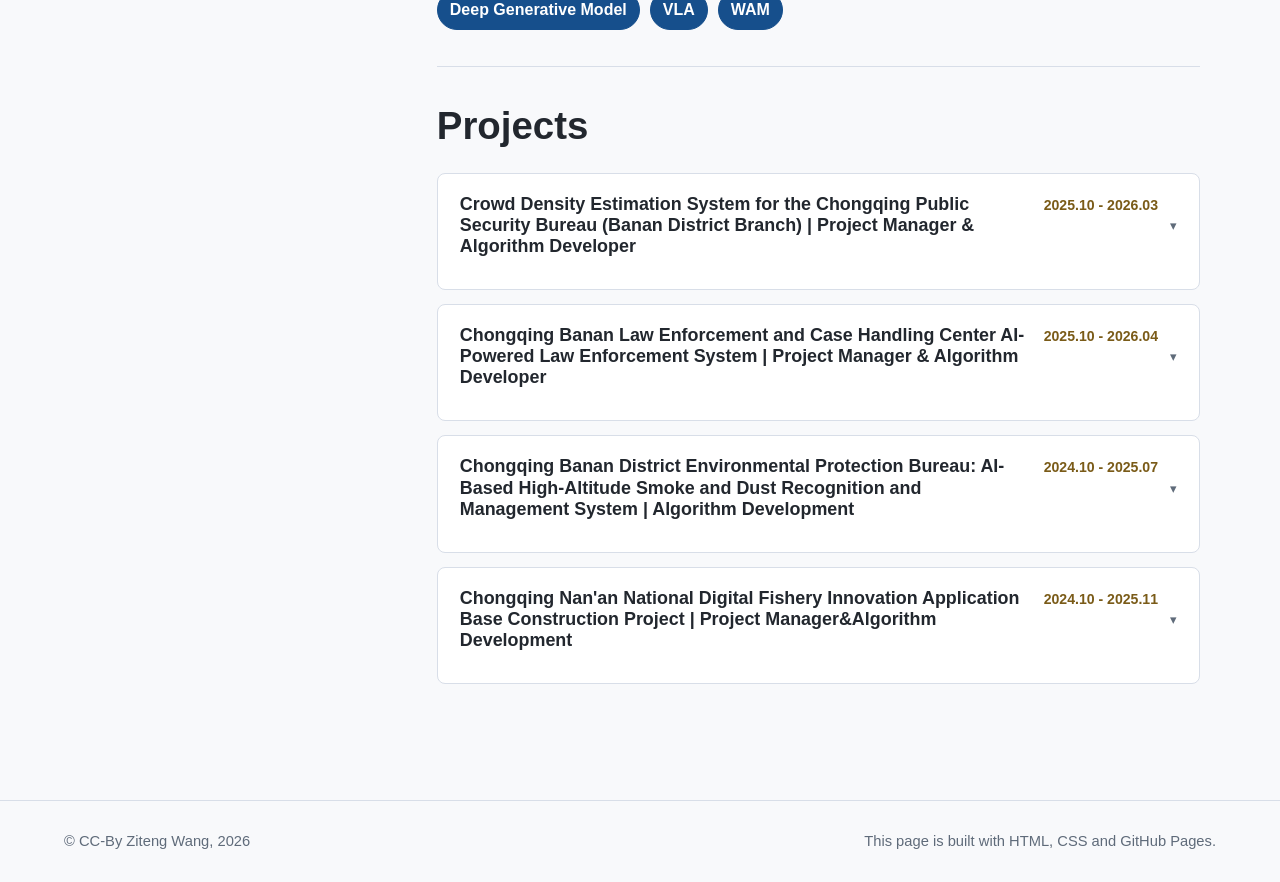
==== commit dbbc0a6e: "update intern" ====
--- a/index.html
+++ b/index.html
@@ -6,8 +6,8 @@
     <meta name="description" content="About Ziteng Wang.">
     <title data-i18n="about.docTitle">About Ziteng Wang</title>
     <link rel="icon" href="assets/images/icon.avif">
-    <link rel="stylesheet" href="assets/styles.css?v=20260920">
-    <script src="assets/i18n.js?v=1"></script>
+    <link rel="stylesheet" href="assets/styles.css?v=20260923">
+    <script src="assets/i18n.js?v=2"></script>
   </head>
   <body>
     <header class="site-header">
@@ -79,29 +79,111 @@
 
           <section class="resume-section" aria-labelledby="experience-title">
             <h2 id="experience-title" data-i18n="about.work">Work Experience</h2>
-            <div class="timeline">
-              <article class="timeline-item">
-                <span class="timeline-dot" aria-hidden="true"></span>
-                <div class="timeline-content">
-                  <div class="year" data-i18n="about.workY1">Sept. 2026 - Now</div>
-                  <h3 data-i18n="about.workEmbodied">Embodied Vision Intern</h3>
-                  <p><a href="https://www.noetixrobotics.com/" data-i18n="about.workCompany1">Noetix Robotics.</a></p>
-                </div>
-              </article>
-              <article class="timeline-item">
-                <span class="timeline-dot" aria-hidden="true"></span>
-                <div class="timeline-content">
-                  <div class="year" data-i18n="about.workY2">Jul. 2026 - Sept. 2026</div>
-                  <h3 data-i18n="about.workAlgorithm">Algorithm Intern</h3>
-                  <p><a href="http://www.zddps.cn/about" data-i18n="about.workCompany2">CHONGQING ZDNK SOFTWARE CORP.</a></p>
-                </div>
-              </article>
-              <article class="timeline-item">
-                <span class="timeline-dot" aria-hidden="true"></span>
-                <div class="timeline-content">
-                  <div class="year" data-i18n="about.workY3">Mar. 2026 - Jul. 2026</div>
-                  <h3 data-i18n="about.workAlgorithm">Algorithm Intern</h3>
-                  <p><a href="http://www.datamatrixai.com/#/index" data-i18n="about.workCompany3">Quantum Matrix of Chengdu</a></p>
+            <!--
+              实习卡片：结构与项目卡片一致（默认折叠只显示标题和时间，悬停展开，移开折叠）。
+              写法同项目卡：中文放 class="lang-zh"，英文放 class="lang-en"；
+              分点用 <ul class="lang-zh"><li>…</li></ul>，重点用 <span class="hl">…</span>；
+              日期走 i18n 词典（about.workY1/Y2/Y3），其余内容直接写在这里。
+              注意：下面三段实习的“简介/主要工作”是占位草稿，请按你的真实经历修改。
+            -->
+            <div class="project-list">
+              <article class="project-card">
+                <div class="project-head">
+                  <h3>
+                    <span class="lang-zh"><a href="https://www.noetixrobotics.com/">松延动力</a><span class="work-role"> · 具身视觉实习生</span></span>
+                    <span class="lang-en"><a href="https://www.noetixrobotics.com/">Noetix Robotics</a><span class="work-role"> · Embodied Vision Intern</span></span>
+                  </h3>
+                  <span class="project-date" data-i18n="about.workY1">Sept. 2026 - Now</span>
+                </div>
+                <div class="project-body">
+                  <div class="project-body-inner">
+                    <p>
+                      <span class="lang-zh"><strong class="project-label">实习简介：</strong>参与人形机器人具身智能方向研发，主要负责机器人视觉感知与操作算法的数据、训练与真机验证。</span>
+                      <span class="lang-en"><strong class="project-label">Overview:</strong> Worked on embodied-intelligence R&amp;D for humanoid robots, focusing on visual perception and manipulation algorithms — data, training, and real-robot validation.</span>
+                    </p>
+                    <p>
+                      <span class="lang-zh"><strong class="project-label">主要工作：</strong></span>
+                      <span class="lang-en"><strong class="project-label">Main Work:</strong></span>
+                    </p>
+                    <ul class="lang-zh">
+                      <li>搭建<strong class="hl">视觉感知与数据采集</strong>流程：相机/手眼标定、遥操作示范数据采集与清洗，形成可复用的训练数据管线；</li>
+                      <li>参与<strong class="hl">VLA / 模仿学习模型</strong>的训练与评测，迭代数据配比与超参，提升抓取与操作任务成功率；</li>
+                      <li>在<strong class="hl">真机</strong>上完成算法部署与验证，定位并修复感知—控制链路问题。</li>
+                    </ul>
+                    <ul class="lang-en">
+                      <li>Built the <strong class="hl">visual perception and data-collection</strong> pipeline: camera/eye-to-hand calibration, teleoperation demonstration data collection and cleaning for reusable training sets;</li>
+                      <li>Trained and evaluated <strong class="hl">VLA / imitation-learning</strong> models, iterating on data mixing and hyperparameters to improve grasping and manipulation success rates;</li>
+                      <li>Deployed and validated algorithms on the <strong class="hl">real robot</strong>, diagnosing issues across the perception–control loop.</li>
+                    </ul>
+                  </div>
+                </div>
+              </article>
+
+              <article class="project-card">
+                <div class="project-head">
+                  <h3>
+                    <span class="lang-zh"><a href="http://www.zddps.cn/about">重庆正大能科科技有限公司</a><span class="work-role"> · 算法实习生</span></span>
+                    <span class="lang-en"><a href="http://www.zddps.cn/about">CHONGQING ZDNK SOFTWARE CORP.</a><span class="work-role"> · Algorithm Intern</span></span>
+                  </h3>
+                  <span class="project-date" data-i18n="about.workY2">Jul. 2026 - Sept. 2026</span>
+                </div>
+                <div class="project-body">
+                  <div class="project-body-inner">
+                    <p>
+                      <span class="lang-zh"><strong class="project-label">实习简介：</strong>参与<strong class="hl">重庆市住建委智慧工地平台</strong>项目，主要技术栈为<strong class="hl">YOLO11、ByteTrack、SegFormer、UNet、AnimeGANv3、Qwen3.6-35B、ACL、PyTorch</strong>。该项目为<strong class="hl">面向施工现场的 AI 安全巡检系统</strong>，构建<strong class="hl">小模型检测</strong>与<strong class="hl">视觉大模型语义判断</strong>和<strong class="hl">大小模型协同</strong>的三层算法体系，覆盖<span class="hl"> 40 </span>余种风险场景，实现施工装备与人员追踪检测状态并进行<strong class="hl">图像脱敏</strong>处理，支持 NVIDIA 与华为昇腾双端部署。</span>
+                      <span class="lang-en"><strong class="project-label">Overview:</strong> Worked on AI vision algorithm development and delivery for government and campus scenarios, covering the full pipeline from data and training to serving and edge deployment.</span>
+                    </p>
+                    <p>
+                      <span class="lang-zh"><strong class="project-label">主要工作：</strong></span>
+                      <span class="lang-en"><strong class="project-label">Main Work:</strong></span>
+                    </p>
+                    <ul class="lang-zh">
+                      <li><strong class="hl">设计三层算法架构</strong>：使用自建数据集训练下游任务<strong class="hl">YOLO</strong>模型执行危险区域闯入等11类高频检测任务，<strong class="hl">Qwen3.6-35B</strong>执行基坑积水变化等28类强语义巡检任务，部分复杂场景任务采用<strong class="hl">检测抠图与VLM 判断组合</strong>的方式进行识别，如判断车身清洁度等，各类型mAP达<span class="hl">95%、97.3%、96%</span>以上。</li>
+                      <li><strong class="hl">围挡分割模型选型</strong>：Nvidia采用<strong class="hl">SegFormer-B5</strong>实现围挡像素级分割；迁移昇腾310P3时发现SegFormer转OM后精度下降，所以改用<strong class="hl">UNet</strong>分割并重写归一化前处理，通过softmax后处理恢复像素级掩码，以围挡像素数阈值判定围挡是否存在，准确率由<span class="hl">36%</span>提升至<span class="hl">90%</span>。</li>
+                      <li><strong class="hl">多目标跟踪与行为判定</strong>:采用<strong class="hl">ByteTrack</strong>生成track_id与逐帧轨迹；基于<strong class="hl">相邻帧中心点累计位移</strong>设计按类别分阈值的运动判定逻辑，输出状态信号；针对实际帧率与跟踪器默认帧率的失配问题，调整丢失缓冲参数缓解遮挡后ID切换。</li>
+                      <li><strong class="hl">实现检测结果隐私脱敏</strong>：构建<strong class="hl">敏感区域打码</strong>与<strong class="hl">AnimeGANv3</strong>整图卡通化的脱敏管线，检测结果图仅在脱敏成功后对外交付，实现结果图可对外展示且不泄露隐私信息。</li>
+                    </ul>
+                    <ul class="lang-en">
+                      <li><strong class="hl">Designed a three-tier algorithm architecture</strong>: Utilized a custom dataset to train downstream <strong class="hl">YOLO</strong> models for 11 types of high-frequency detection tasks (e.g., unauthorized entry into hazardous zones) and <strong class="hl">Qwen3.6-35B</strong> for 28 types of semantic-rich inspection tasks (e.g., monitoring water accumulation in foundation pits). Complex scenarios—such as assessing vehicle cleanliness—employed a <strong class="hl">combination of detection/cropping and VLM-based judgment</strong>; mAP scores for these categories exceeded <span class="hl">95%, 97.3%, and 96%</span>, respectively.</li>
+                      <li><strong class="hl">Construction hoarding segmentation model selection</strong>: Initially used <strong class="hl">SegFormer-B5</strong> for pixel-level segmentation of construction hoardings; however, accuracy dropped during the migration from Nvidia to Ascend 310P3 (specifically during the SegFormer-to-OM conversion). Consequently, switched to <strong class="hl">UNet</strong> for segmentation, rewrote the normalization preprocessing, and recovered pixel-level masks via softmax post-processing. Hoarding presence was determined based on pixel count thresholds, raising accuracy from <span class="hl">36%</span> to <span class="hl">90%</span>.</li>
+                      <li><strong class="hl">Multi-object tracking and behavior analysis</strong>: Employed <strong class="hl">ByteTrack</strong> to generate track IDs and frame-by-frame trajectories. Designed motion analysis logic with category-specific thresholds based on the <strong class="hl">cumulative displacement of center points across adjacent frames</strong> to output status signals. Addressed the mismatch between actual and default tracker frame rates by adjusting "lost buffer" parameters to mitigate ID switching caused by occlusions.</li>
+                      <li><strong class="hl">Implemented privacy anonymization for detection results</strong>: Built an anonymization pipeline featuring <strong class="hl">sensitive area masking</strong> and <strong class="hl">AnimeGANv3-based whole-image cartoonization</strong>. Detection result images are released only after successful anonymization, enabling public display without compromising private information.</li>
+                    </ul>
+                  </div>
+                </div>
+              </article>
+
+              <article class="project-card">
+                <div class="project-head">
+                  <h3>
+                    <span class="lang-zh"><a href="http://www.datamatrixai.com/#/index">成都量子矩阵科技</a><span class="work-role"> · 算法实习生</span></span>
+                    <span class="lang-en"><a href="http://www.datamatrixai.com/#/index">Quantum Matrix of Chengdu</a><span class="work-role"> · Algorithm Intern</span></span>
+                  </h3>
+                  <span class="project-date" data-i18n="about.workY3">Mar. 2026 - Jul. 2026</span>
+                </div>
+                <div class="project-body">
+                  <div class="project-body-inner">
+                    <p>
+                      <span class="lang-zh"><strong class="project-label">实习简介：</strong>参与<strong class="hl">中车集团风力发电机扇叶制作流程检测项目</strong>，技术栈为<strong class="hl">PyTorch、YOLO、SAM3、Gemma4</strong>。该项目面向中车叶片生产场景，基于目标检测、实例分割与多模态大模型构建关键工步智能识别系统，实现工步状态的自动识别与过程记录。</span>
+                      <span class="lang-en"><strong class="project-label">Overview:</strong> Participated in the <strong class="hl">inspection project for the wind turbine blade manufacturing process at CRRC Group</strong>, utilizing a technology stack comprising <strong class="hl">PyTorch, YOLO, SAM3, and Gemma4</strong>. Tailored to CRRC's blade production environment, the project developed an intelligent recognition system for key manufacturing steps—leveraging object detection, instance segmentation, and large multimodal models—to enable automated recognition of process stages and comprehensive process logging.</span>
+                    </p>
+                    <p>
+                      <span class="lang-zh"><strong class="project-label">主要工作：</strong></span>
+                      <span class="lang-en"><strong class="project-label">Main Work:</strong></span>
+                    </p>
+                    <ul class="lang-zh">
+                      <li>基于 <strong class="hl">YOLOv8s</strong> 完成真空管、强化布等 4 类工步场景的目标检测，输出目标类别与位置，并记录当前工步起止状态</li>
+                      <li>基于 <strong class="hl">SAM3</strong> 进行目标实例分割，结合 ROI 区域约束与多帧连续记录跟踪目标进出指定区域，以进入区域触发开始、离开区域触发结束判定工步起止，抑制单帧误判</li>
+                      <li>基于 <strong class="hl">Gemma4</strong> 多模态大模型，使用<strong class="hl">基准图</strong>结合<strong class="hl">Prompt</strong> 进行图文比对，识别工人在扇叶内的拉布作业行为</li>
+                      <li>针对部分目标与扇叶背景同色导致的误识别问题，采用 <strong class="hl">HSV 颜色空间过滤、灰度预处理前后处理策略优化</strong>，识别准确率由 <span class="hl">50%</span>提升至 <span class="hl">95%</span></li>
+                    </ul>
+                    <ul class="lang-en">
+                      <li>Utilized <strong class="hl">YOLOv8s</strong> to perform object detection for four types of work-step scenarios—such as vacuum tubes and reinforcing fabric—outputting object categories and locations while logging the start and end status of each work step.</li>
+                      <li>Performed object instance segmentation using <strong class="hl">SAM3</strong>; combined ROI constraints with multi-frame tracking to monitor object movement into and out of designated areas—triggering the start and end of work steps based on these transitions—thereby mitigating misidentifications caused by single-frame errors.</li>
+                      <li>Leveraged the <strong class="hl">Gemma4</strong> multimodal large model to compare images and text—using <strong class="hl">reference images</strong> and <strong class="hl">prompts</strong>—to identify workers' fabric-pulling operations within the fan blades.</li>
+                      <li>Addressed misidentification issues caused by color similarity between certain objects and the fan blade background by employing <strong class="hl">HSV color space filtering</strong> and optimized <strong class="hl">grayscale preprocessing/post-processing strategies</strong>, resulting in an increase in recognition accuracy from <span class="hl">50%</span> to <span class="hl">95%</span>.</li>
+                    </ul>
+                  </div>
                 </div>
               </article>
             </div>
@@ -169,7 +251,7 @@
                   <ul class="lang-zh">
                     <li>基于<strong class="hl">STEERER</strong>构建多摄像头实时人群密度估计系统，采用<strong class="hl">HRNet-W18</strong>骨干与密度回归<strong class="hl">CountingHead</strong>，通过 MOE 多分辨率融合缓解人头尺度差异，输出像素级密度图，实现大型活动现场人群数量统计与超限预警。</li>
                     <li>为解决单 GPU 多路视频并发下的实时性问题，设计<strong class="hl">取流—推理解耦</strong>管线：各路摄像头独立拉流解码、抽帧入队，经固定容量缓冲仅保留最新帧、丢弃陈旧帧，推理端统一调度消费，避免帧堆积导致延迟膨胀，保障多路并发下的端到端实时性。</li>
-                    <li>针对夜间低光场景的计数鲁棒性问题，设计密度图后处理算法：以<strong class="hl">高斯滤波和阈值积分</strong>抑制噪点假密度、防止计数系统性偏高，通过<strong class="hl">局部极大值搜索</strong>提取人头候选峰、结合连通域统计聚合粘连密度团，从密度图恢复人员位置与计数，解决高密度场景的饱和低估，复杂场景人群计数由约<span class="hl">700</span>修正至<span class="hl">8000</span>人量级，准确率达<span class="hl">90%</span>以上。</li>
+                    <li>针对夜间低光场景的计数鲁棒性问题，设计密度图后处理算法：以<strong class="hl">高斯滤波和阈值积分</strong>抑制噪点假密度、防止计数系统性偏高，通过<strong class="hl">局部极大值搜索</strong>提取人头候选峰、结合连通域统计聚合粘连密度团，从密度图恢复人员位置与计数，解决高密度场景的饱和低估，复杂场景人群计数由约<span class="hl">700人</span>修正至<span class="hl">8000</span>人量级，准确率达<span class="hl">90%</span>以上。</li>
                   </ul>
                   <ul class="lang-en">
                     <li>Developed a multi-camera, real-time crowd density estimation system based on <strong class="hl">STEERER</strong>, utilizing the <strong class="hl">HRNet-W18</strong> backbone and a density regression <strong class="hl">CountingHead</strong>. The system employs a Mixture-of-Experts (MoE) multi-resolution fusion strategy to mitigate head-scale variations and outputs pixel-level density maps, enabling crowd counting and capacity-limit alerts for large-scale events.</li>
--- a/assets/styles.css
+++ b/assets/styles.css
@@ -513,8 +513,25 @@
   font-size: 1.12rem;
 }
 
+/* 标题里的公司链接：主题蓝，悬停加深 */
+.project-head h3 a {
+  color: var(--accent-dark);
+  text-decoration: none;
+}
+
+.project-head h3 a:hover {
+  color: var(--accent);
+  text-decoration: underline;
+}
+
+/* 公司名称后面的岗位：比公司名小一号 */
+.work-role {
+  font-size: 0.95rem;
+}
+
 .project-date {
   flex-shrink: 0;
+  margin-left: auto;
   color: var(--gold);
   font-size: 0.88rem;
   font-weight: 850;
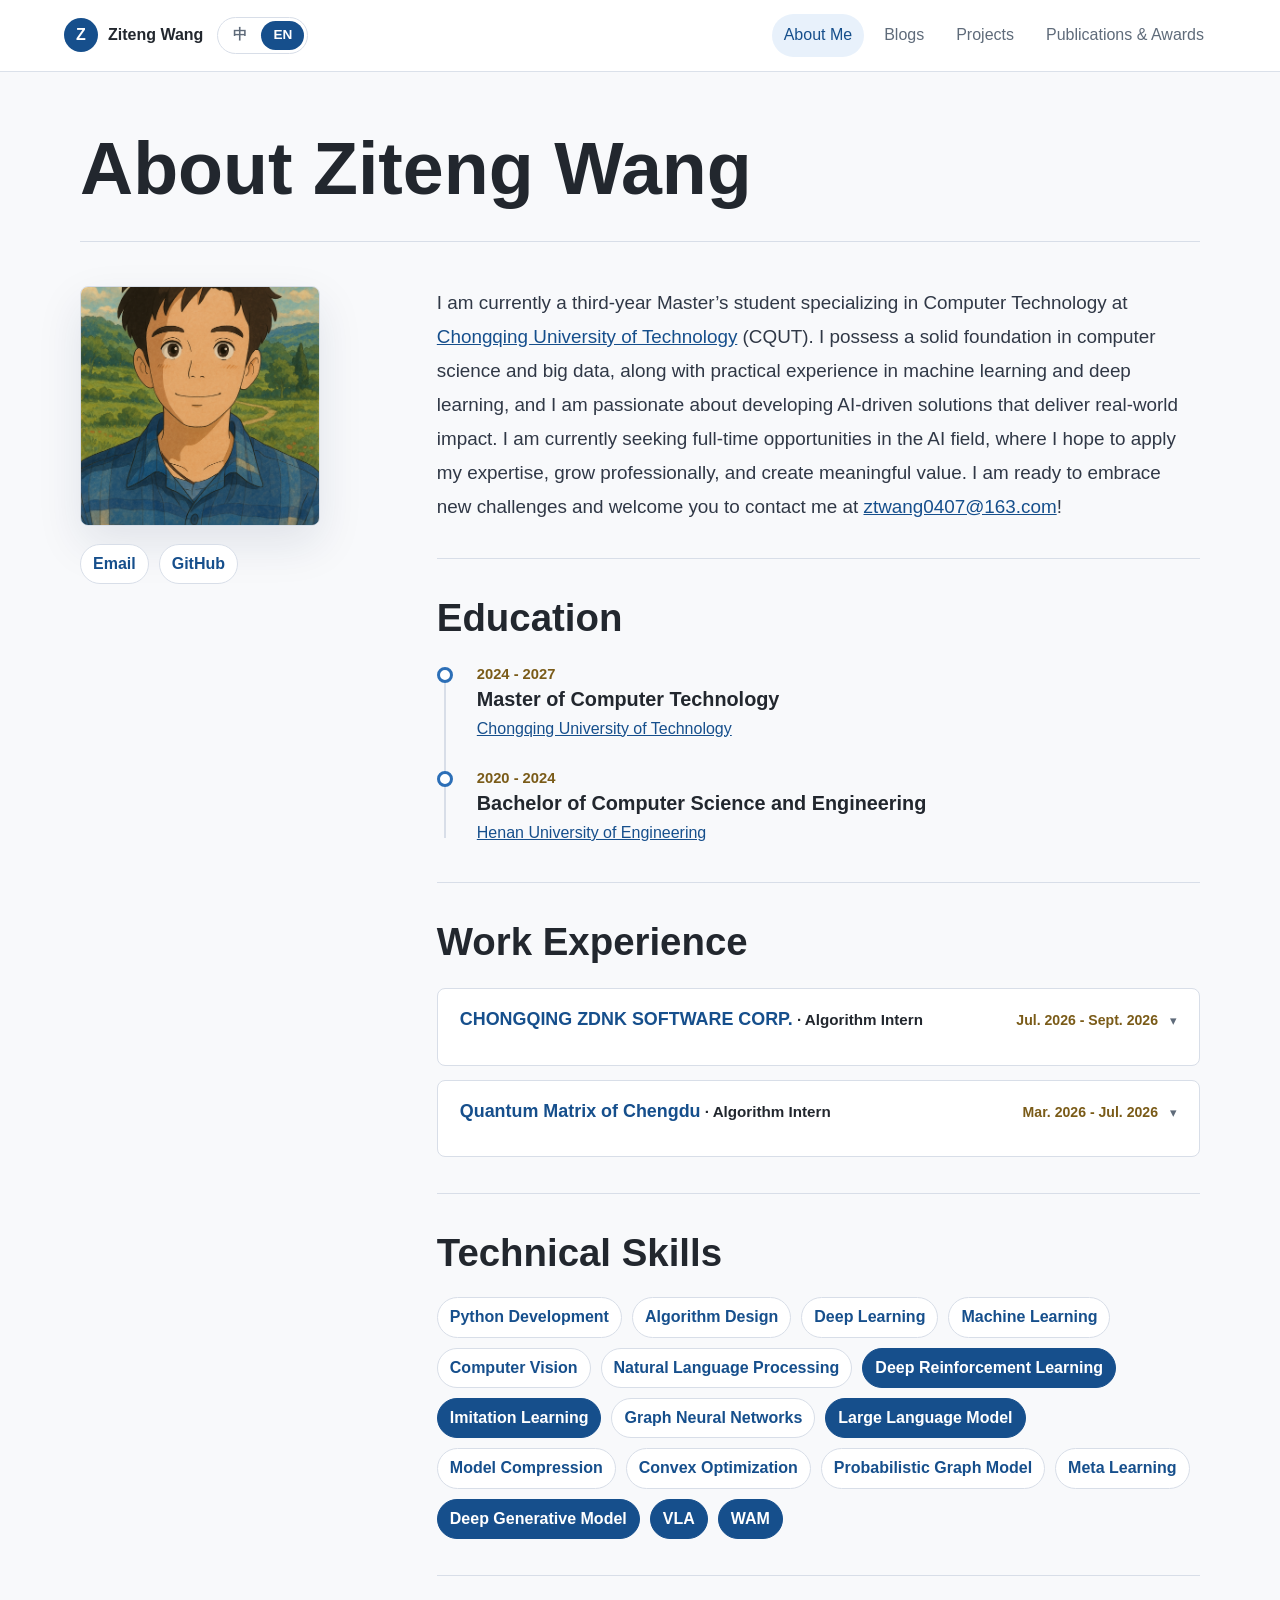
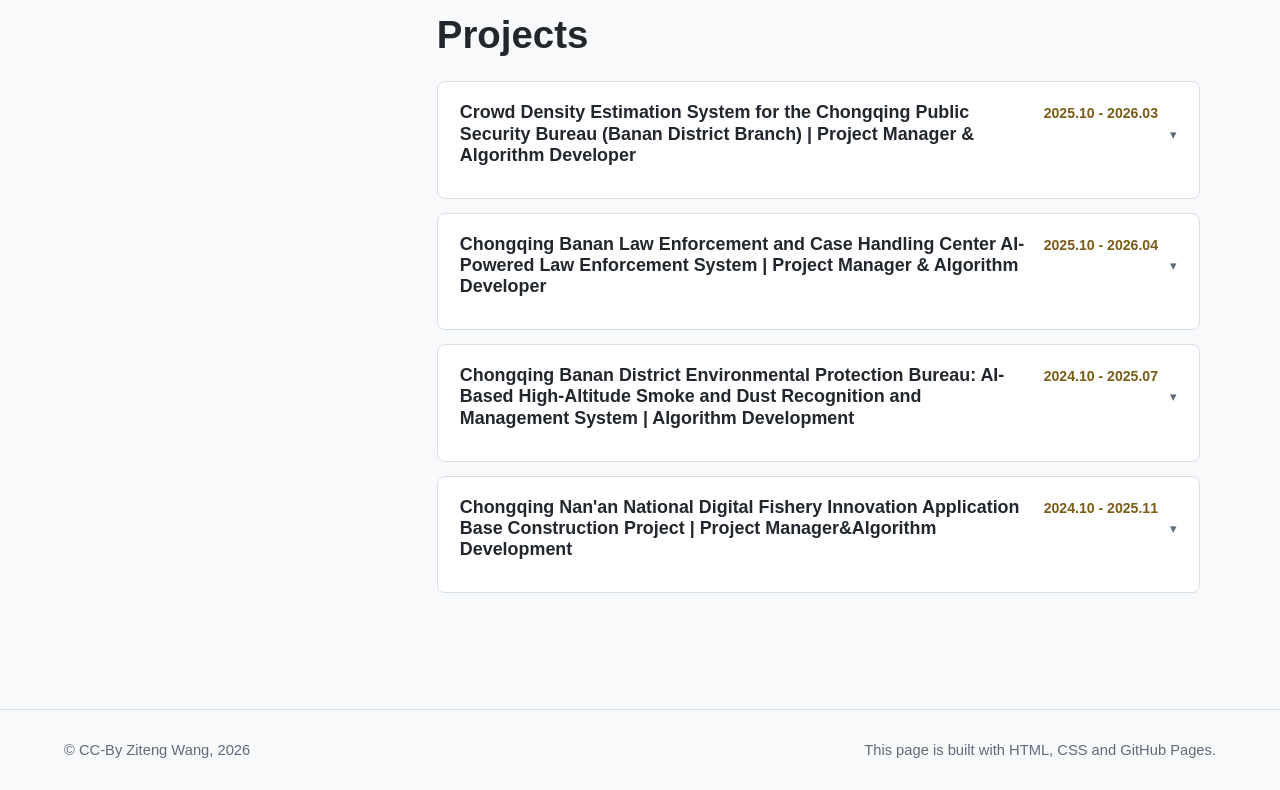
==== commit 68aece44: "Update index.html" ====
--- a/index.html
+++ b/index.html
@@ -87,33 +87,36 @@
               注意：下面三段实习的“简介/主要工作”是占位草稿，请按你的真实经历修改。
             -->
             <div class="project-list">
-              <article class="project-card">
-                <div class="project-head">
-                  <h3>
-                    <span class="lang-zh"><a href="https://www.noetixrobotics.com/">松延动力</a><span class="work-role"> · 具身视觉实习生</span></span>
-                    <span class="lang-en"><a href="https://www.noetixrobotics.com/">Noetix Robotics</a><span class="work-role"> · Embodied Vision Intern</span></span>
-                  </h3>
-                  <span class="project-date" data-i18n="about.workY1">Sept. 2026 - Now</span>
+
+              <article class="project-card">
+                <div class="project-head">
+                  <h3>
+                    <span class="lang-zh"><a href="http://www.zddps.cn/about">重庆正大能科科技有限公司</a><span class="work-role"> · 算法实习生</span></span>
+                    <span class="lang-en"><a href="http://www.zddps.cn/about">CHONGQING ZDNK SOFTWARE CORP.</a><span class="work-role"> · Algorithm Intern</span></span>
+                  </h3>
+                  <span class="project-date" data-i18n="about.workY2">Jul. 2026 - Now</span>
                 </div>
                 <div class="project-body">
                   <div class="project-body-inner">
                     <p>
-                      <span class="lang-zh"><strong class="project-label">实习简介：</strong>参与人形机器人具身智能方向研发，主要负责机器人视觉感知与操作算法的数据、训练与真机验证。</span>
-                      <span class="lang-en"><strong class="project-label">Overview:</strong> Worked on embodied-intelligence R&amp;D for humanoid robots, focusing on visual perception and manipulation algorithms — data, training, and real-robot validation.</span>
+                      <span class="lang-zh"><strong class="project-label">实习简介：</strong>设计<strong class="hl">重庆工程学院校园 Agent 助手 (渝小工)</strong>，技术栈为<strong class="hl">Harness Engineering、Deepseek-v4-flash、Text-embedding-3-large、BGE</strong>。原学院 RAG 系统存在多版本制度误引、精确信息召回不稳、Agent 执行不可控、用户反馈无法接收等问题。面向全校师生，将其升级为连接学校官网与教务、学工、财务等校内数据库的问答与资料获取Agent，支撑制度问答、办事指引与官方资料直达。</span>
+                      <span class="lang-en"><strong class="project-label">Overview:</strong>Designed an <strong class="hl">AI agent assistant for Chongqing Engineering Institute (nicknamed "Yu Xiaogong")</strong>, built using a technology stack comprising <strong class="hl">Harness Engineering, DeepSeek-v4-flash, text-embedding-3-large, and BGE</strong>. The college’s previous RAG (Retrieval-Augmented Generation) system suffered from issues such as the retrieval of outdated policy versions, inconsistent recall accuracy, unpredictable agent behavior, and a lack of mechanisms for user feedback. This upgraded system serves the entire campus community—students and faculty alike—by connecting the official college website with internal databases (including those for academic affairs, student services, and finance). It functions as an intelligent agent for Q&A and information retrieval, facilitating access to institutional policies, procedural guidance, and official documentation.</span>
                     </p>
                     <p>
                       <span class="lang-zh"><strong class="project-label">主要工作：</strong></span>
                       <span class="lang-en"><strong class="project-label">Main Work:</strong></span>
                     </p>
                     <ul class="lang-zh">
-                      <li>搭建<strong class="hl">视觉感知与数据采集</strong>流程：相机/手眼标定、遥操作示范数据采集与清洗，形成可复用的训练数据管线；</li>
-                      <li>参与<strong class="hl">VLA / 模仿学习模型</strong>的训练与评测，迭代数据配比与超参，提升抓取与操作任务成功率；</li>
-                      <li>在<strong class="hl">真机</strong>上完成算法部署与验证，定位并修复感知—控制链路问题。</li>
+                      <li>基于 <strong class="hl">LangChain </strong>将问答链路编排为“意图识别、查询改写、混合检索、引用生成、结果复核”五段状态，实现意图与部门路由、查询改写、混合检索、引用生成、事实校验、反馈归因六类职能 Agent 并进行统一调度；设计 <strong class="hl">Harness</strong> 约束对全部 Agent 节点进行工具授权、师生身份鉴权与部门数据域隔离、事实校验与自动回滚等操作，杜绝跳过检索的自由作答。</li>
+                      <li>意图路由、查询改写、引用生成、事实校验与反馈归因五个 Agent 使用 <strong class="hl">deepseek-v4-flash </strong> 设计，根据职能设计不同 prompt；检索使用 <strong class="hl">Text-embedding-3-large </strong> 与 BM25 词袋模型并使用 <strong class="hl">bge-reranker-v2-m3 </strong> 进行重排。项目整体 200 并发下吞吐由 8.7 req/s 提升至 57.9 req/s，业务域路由准确率 94.2%，单域 P95 3.6 s、跨域 5.4 s。</li>
+                      <li><strong class="hl">设计分层 Memory 架构</strong>，将记忆拆分为工作记忆 (存入 <strong class="hl">Redis</strong>)、情景记忆、用户语义记忆、组织知识记忆和程序性策略记忆 (存入 <strong class="hl">MongoDB</strong>)；通过 <strong class="hl">MemoryContextBuilder</strong> 按师生角色权限、时效、级别裁剪上下文，支撑多轮追问与个性化办事指引，避免会话摘要、部门 FAQ 或模型推断被误当成官方制度引用。</li>
+                      <li><strong class="hl">设计 Loop 自进化机制</strong>，实现执行、观察、反思、调整和部署闭环流程，采集点赞、点踩、纠错、追问、复制的内容；通过反思过程将 bad case 总结为检索、意图、生成或知识空白原因，并生成 Skill 候选，经历史Trace 回放、稳定哈希灰度和指标监控后发布或回滚。</li>
                     </ul>
                     <ul class="lang-en">
-                      <li>Built the <strong class="hl">visual perception and data-collection</strong> pipeline: camera/eye-to-hand calibration, teleoperation demonstration data collection and cleaning for reusable training sets;</li>
-                      <li>Trained and evaluated <strong class="hl">VLA / imitation-learning</strong> models, iterating on data mixing and hyperparameters to improve grasping and manipulation success rates;</li>
-                      <li>Deployed and validated algorithms on the <strong class="hl">real robot</strong>, diagnosing issues across the perception–control loop.</li>
+                      <li>Leveraging <strong class="hl">LangChain</strong>, the Q&A pipeline is orchestrated into a five-stage workflow: intent recognition, query rewriting, hybrid retrieval, citation generation, and result verification. This framework employs specialized agents—covering intent/department routing, query rewriting, hybrid retrieval, citation generation, fact-checking, and feedback attribution—under a unified scheduling system. A <strong class="hl">Harness</strong> layer is implemented to enforce constraints across all agent nodes, managing tool authorization, user-role authentication (faculty/student), data-domain isolation, fact-checking, and automated rollbacks, thereby preventing the model from generating ungrounded responses that bypass the retrieval process.</li>
+                      <li>The intent routing, query rewriting, citation generation, fact-checking, and feedback attribution agents are powered by <strong class="hl">deepseek-v4-flash</strong>, with tailored prompts for each specific function. Retrieval utilizes <strong class="hl">text-embedding-3-large</strong> combined with the BM25 bag-of-words model, followed by re-ranking via <strong class="hl">bge-reranker-v2-m3</strong>. The system achieves a throughput of 57.9 req/s (up from 8.7 req/s) at 200 concurrent requests, with a 94.2% accuracy rate for domain routing; P95 latency is 3.6 seconds for single-domain queries and 5.4 seconds for cross-domain queries.</li>
+                      <li>A <strong class="hl">layered memory architecture</strong> is designed, segmenting memory into working memory (stored in <strong class="hl">Redis</strong>), as well as episodic, user-semantic, organizational-knowledge, and procedural-strategy memories (stored in <strong class="hl">MongoDB</strong>). A <strong class="hl">MemoryContextBuilder</strong> dynamically filters context based on user roles (faculty/student), temporal relevance, and hierarchy. This supports multi-turn follow-up questions and personalized guidance, while ensuring that session summaries, departmental FAQs, or model-generated inferences are not mistakenly presented as official institutional policy.</li> </li>
+                      <li><strong class="hl">Design a self-evolving loop mechanism</strong> to establish a closed-loop process—encompassing execution, observation, reflection, adjustment, and deployment—that captures user feedback such as likes, dislikes, corrections, follow-up questions, and content copying. Through the reflection phase, "bad cases" are categorized—identifying issues related to retrieval, intent, generation, or knowledge gaps—and used to generate candidate "Skills." These candidates undergo rigorous validation, including historical trace replay, stable hash-based canary releases, and performance metric monitoring, before being officially deployed or rolled back.</li>
                     </ul>
                   </div>
                 </div>
@@ -122,66 +125,32 @@
               <article class="project-card">
                 <div class="project-head">
                   <h3>
-                    <span class="lang-zh"><a href="http://www.zddps.cn/about">重庆正大能科科技有限公司</a><span class="work-role"> · 算法实习生</span></span>
-                    <span class="lang-en"><a href="http://www.zddps.cn/about">CHONGQING ZDNK SOFTWARE CORP.</a><span class="work-role"> · Algorithm Intern</span></span>
-                  </h3>
-                  <span class="project-date" data-i18n="about.workY2">Jul. 2026 - Sept. 2026</span>
+                    <span class="lang-zh"><a href="http://www.datamatrixai.com/#/index">成都量子矩阵科技</a><span class="work-role"> · 算法实习生</span></span>
+                    <span class="lang-en"><a href="http://www.datamatrixai.com/#/index">Quantum Matrix of Chengdu</a><span class="work-role"> · Algorithm Intern</span></span>
+                  </h3>
+                  <span class="project-date" data-i18n="about.workY3">Mar. 2026 - Jul. 2026</span>
                 </div>
                 <div class="project-body">
                   <div class="project-body-inner">
                     <p>
-                      <span class="lang-zh"><strong class="project-label">实习简介：</strong>参与<strong class="hl">重庆市住建委智慧工地平台</strong>项目，主要技术栈为<strong class="hl">YOLO11、ByteTrack、SegFormer、UNet、AnimeGANv3、Qwen3.6-35B、ACL、PyTorch</strong>。该项目为<strong class="hl">面向施工现场的 AI 安全巡检系统</strong>，构建<strong class="hl">小模型检测</strong>与<strong class="hl">视觉大模型语义判断</strong>和<strong class="hl">大小模型协同</strong>的三层算法体系，覆盖<span class="hl"> 40 </span>余种风险场景，实现施工装备与人员追踪检测状态并进行<strong class="hl">图像脱敏</strong>处理，支持 NVIDIA 与华为昇腾双端部署。</span>
-                      <span class="lang-en"><strong class="project-label">Overview:</strong> Worked on AI vision algorithm development and delivery for government and campus scenarios, covering the full pipeline from data and training to serving and edge deployment.</span>
+                      <span class="lang-zh"><strong class="project-label">实习简介：</strong>设计通用目标检测自动标注 Agent 系统。用户输入图像目录和待标注类别后，系统自动完成类别理解、检测模型选择、候选框生成、结果校验和标注文档导出，用于降低目标检测数据集构建中的人工初标成本。</span>
+                      <span class="lang-en"><strong class="project-label">Overview:</strong> Design an automated annotation agent system for general object detection. After a user provides an image directory and the target object categories, the system automatically handles category interpretation, selection of detection models, generation of candidate bounding boxes, result verification, and export of annotation files—all aimed at reducing the manual labor costs involved in the initial labeling phase of building object detection datasets.</span>
                     </p>
                     <p>
                       <span class="lang-zh"><strong class="project-label">主要工作：</strong></span>
                       <span class="lang-en"><strong class="project-label">Main Work:</strong></span>
                     </p>
                     <ul class="lang-zh">
-                      <li><strong class="hl">设计三层算法架构</strong>：使用自建数据集训练下游任务<strong class="hl">YOLO</strong>模型执行危险区域闯入等11类高频检测任务，<strong class="hl">Qwen3.6-35B</strong>执行基坑积水变化等28类强语义巡检任务，部分复杂场景任务采用<strong class="hl">检测抠图与VLM 判断组合</strong>的方式进行识别，如判断车身清洁度等，各类型mAP达<span class="hl">95%、97.3%、96%</span>以上。</li>
-                      <li><strong class="hl">围挡分割模型选型</strong>：Nvidia采用<strong class="hl">SegFormer-B5</strong>实现围挡像素级分割；迁移昇腾310P3时发现SegFormer转OM后精度下降，所以改用<strong class="hl">UNet</strong>分割并重写归一化前处理，通过softmax后处理恢复像素级掩码，以围挡像素数阈值判定围挡是否存在，准确率由<span class="hl">36%</span>提升至<span class="hl">90%</span>。</li>
-                      <li><strong class="hl">多目标跟踪与行为判定</strong>:采用<strong class="hl">ByteTrack</strong>生成track_id与逐帧轨迹；基于<strong class="hl">相邻帧中心点累计位移</strong>设计按类别分阈值的运动判定逻辑，输出状态信号；针对实际帧率与跟踪器默认帧率的失配问题，调整丢失缓冲参数缓解遮挡后ID切换。</li>
-                      <li><strong class="hl">实现检测结果隐私脱敏</strong>：构建<strong class="hl">敏感区域打码</strong>与<strong class="hl">AnimeGANv3</strong>整图卡通化的脱敏管线，检测结果图仅在脱敏成功后对外交付，实现结果图可对外展示且不泄露隐私信息。</li>
+                      <li>实现 Query Parsing Agent、Detection Agent 等 Agent 架构，并基于 AutoGen 搭建多 Agent 协同流程。</li>
+                      <li>使用 <strong class="hl">Qwen3-8B </strong>解析用户输入的标注类别、输出格式、置信度阈值等参数，并进行中英文类别映射和同义词扩展，提升开放词汇检测模型的召回能力。</li>
+                      <li>构建检测模型能力元数据库，系统根据类别是否属于常见目标、是否需要开放词汇检测、是否需要边界精修，自动选择不同检测框架的推理路径。</li>
+                      <li>使用 <strong class="hl">Qwen2.5-VL </strong>对候选框裁剪区域进行视觉语义校验，并实现 COCO 与 YOLO 标注格式自动导出；在自建多类别测试集上，类别解析准确率达 <strong class="hl">94% </strong>以上，mAP@0.5 达 <strong class="hl">86%</strong> ，标注格式转换正确率达 <strong class="hl">100%。</strong></li>
                     </ul>
                     <ul class="lang-en">
-                      <li><strong class="hl">Designed a three-tier algorithm architecture</strong>: Utilized a custom dataset to train downstream <strong class="hl">YOLO</strong> models for 11 types of high-frequency detection tasks (e.g., unauthorized entry into hazardous zones) and <strong class="hl">Qwen3.6-35B</strong> for 28 types of semantic-rich inspection tasks (e.g., monitoring water accumulation in foundation pits). Complex scenarios—such as assessing vehicle cleanliness—employed a <strong class="hl">combination of detection/cropping and VLM-based judgment</strong>; mAP scores for these categories exceeded <span class="hl">95%, 97.3%, and 96%</span>, respectively.</li>
-                      <li><strong class="hl">Construction hoarding segmentation model selection</strong>: Initially used <strong class="hl">SegFormer-B5</strong> for pixel-level segmentation of construction hoardings; however, accuracy dropped during the migration from Nvidia to Ascend 310P3 (specifically during the SegFormer-to-OM conversion). Consequently, switched to <strong class="hl">UNet</strong> for segmentation, rewrote the normalization preprocessing, and recovered pixel-level masks via softmax post-processing. Hoarding presence was determined based on pixel count thresholds, raising accuracy from <span class="hl">36%</span> to <span class="hl">90%</span>.</li>
-                      <li><strong class="hl">Multi-object tracking and behavior analysis</strong>: Employed <strong class="hl">ByteTrack</strong> to generate track IDs and frame-by-frame trajectories. Designed motion analysis logic with category-specific thresholds based on the <strong class="hl">cumulative displacement of center points across adjacent frames</strong> to output status signals. Addressed the mismatch between actual and default tracker frame rates by adjusting "lost buffer" parameters to mitigate ID switching caused by occlusions.</li>
-                      <li><strong class="hl">Implemented privacy anonymization for detection results</strong>: Built an anonymization pipeline featuring <strong class="hl">sensitive area masking</strong> and <strong class="hl">AnimeGANv3-based whole-image cartoonization</strong>. Detection result images are released only after successful anonymization, enabling public display without compromising private information.</li>
-                    </ul>
-                  </div>
-                </div>
-              </article>
-
-              <article class="project-card">
-                <div class="project-head">
-                  <h3>
-                    <span class="lang-zh"><a href="http://www.datamatrixai.com/#/index">成都量子矩阵科技</a><span class="work-role"> · 算法实习生</span></span>
-                    <span class="lang-en"><a href="http://www.datamatrixai.com/#/index">Quantum Matrix of Chengdu</a><span class="work-role"> · Algorithm Intern</span></span>
-                  </h3>
-                  <span class="project-date" data-i18n="about.workY3">Mar. 2026 - Jul. 2026</span>
-                </div>
-                <div class="project-body">
-                  <div class="project-body-inner">
-                    <p>
-                      <span class="lang-zh"><strong class="project-label">实习简介：</strong>参与<strong class="hl">中车集团风力发电机扇叶制作流程检测项目</strong>，技术栈为<strong class="hl">PyTorch、YOLO、SAM3、Gemma4</strong>。该项目面向中车叶片生产场景，基于目标检测、实例分割与多模态大模型构建关键工步智能识别系统，实现工步状态的自动识别与过程记录。</span>
-                      <span class="lang-en"><strong class="project-label">Overview:</strong> Participated in the <strong class="hl">inspection project for the wind turbine blade manufacturing process at CRRC Group</strong>, utilizing a technology stack comprising <strong class="hl">PyTorch, YOLO, SAM3, and Gemma4</strong>. Tailored to CRRC's blade production environment, the project developed an intelligent recognition system for key manufacturing steps—leveraging object detection, instance segmentation, and large multimodal models—to enable automated recognition of process stages and comprehensive process logging.</span>
-                    </p>
-                    <p>
-                      <span class="lang-zh"><strong class="project-label">主要工作：</strong></span>
-                      <span class="lang-en"><strong class="project-label">Main Work:</strong></span>
-                    </p>
-                    <ul class="lang-zh">
-                      <li>基于 <strong class="hl">YOLOv8s</strong> 完成真空管、强化布等 4 类工步场景的目标检测，输出目标类别与位置，并记录当前工步起止状态</li>
-                      <li>基于 <strong class="hl">SAM3</strong> 进行目标实例分割，结合 ROI 区域约束与多帧连续记录跟踪目标进出指定区域，以进入区域触发开始、离开区域触发结束判定工步起止，抑制单帧误判</li>
-                      <li>基于 <strong class="hl">Gemma4</strong> 多模态大模型，使用<strong class="hl">基准图</strong>结合<strong class="hl">Prompt</strong> 进行图文比对，识别工人在扇叶内的拉布作业行为</li>
-                      <li>针对部分目标与扇叶背景同色导致的误识别问题，采用 <strong class="hl">HSV 颜色空间过滤、灰度预处理前后处理策略优化</strong>，识别准确率由 <span class="hl">50%</span>提升至 <span class="hl">95%</span></li>
-                    </ul>
-                    <ul class="lang-en">
-                      <li>Utilized <strong class="hl">YOLOv8s</strong> to perform object detection for four types of work-step scenarios—such as vacuum tubes and reinforcing fabric—outputting object categories and locations while logging the start and end status of each work step.</li>
-                      <li>Performed object instance segmentation using <strong class="hl">SAM3</strong>; combined ROI constraints with multi-frame tracking to monitor object movement into and out of designated areas—triggering the start and end of work steps based on these transitions—thereby mitigating misidentifications caused by single-frame errors.</li>
-                      <li>Leveraged the <strong class="hl">Gemma4</strong> multimodal large model to compare images and text—using <strong class="hl">reference images</strong> and <strong class="hl">prompts</strong>—to identify workers' fabric-pulling operations within the fan blades.</li>
-                      <li>Addressed misidentification issues caused by color similarity between certain objects and the fan blade background by employing <strong class="hl">HSV color space filtering</strong> and optimized <strong class="hl">grayscale preprocessing/post-processing strategies</strong>, resulting in an increase in recognition accuracy from <span class="hl">50%</span> to <span class="hl">95%</span>.</li>
+                      <li>Implemented an agent-based architecture—including a Query Parsing Agent and a Detection Agent—and established a multi-agent collaborative workflow using AutoGen.</li>
+                      <li>Leveraged <strong class="hl">Qwen3-8B</strong> to parse user-provided parameters—such as annotation categories, output formats, and confidence thresholds—while performing Chinese-to-English category mapping and synonym expansion to enhance the recall of open-vocabulary detection models.</li>
+                      <li>Developed a metadata database for detection model capabilities, enabling the system to automatically select the optimal inference path from various detection frameworks based on factors such as whether a category is a common object, requires open-vocabulary detection, or necessitates boundary refinement.</li>
+                      <li>Utilized <strong class="hl">Qwen2.5-VL</strong> to perform visual-semantic verification on cropped candidate regions and implemented automated export of annotations into COCO and YOLO formats. On a custom multi-category test set, the system achieved over <strong class="hl">94%</strong> accuracy in category parsing, an mAP@0.5 of <strong class="hl">86%</strong>, and a 100% success rate in annotation format conversion.</li>
                     </ul>
                   </div>
                 </div>
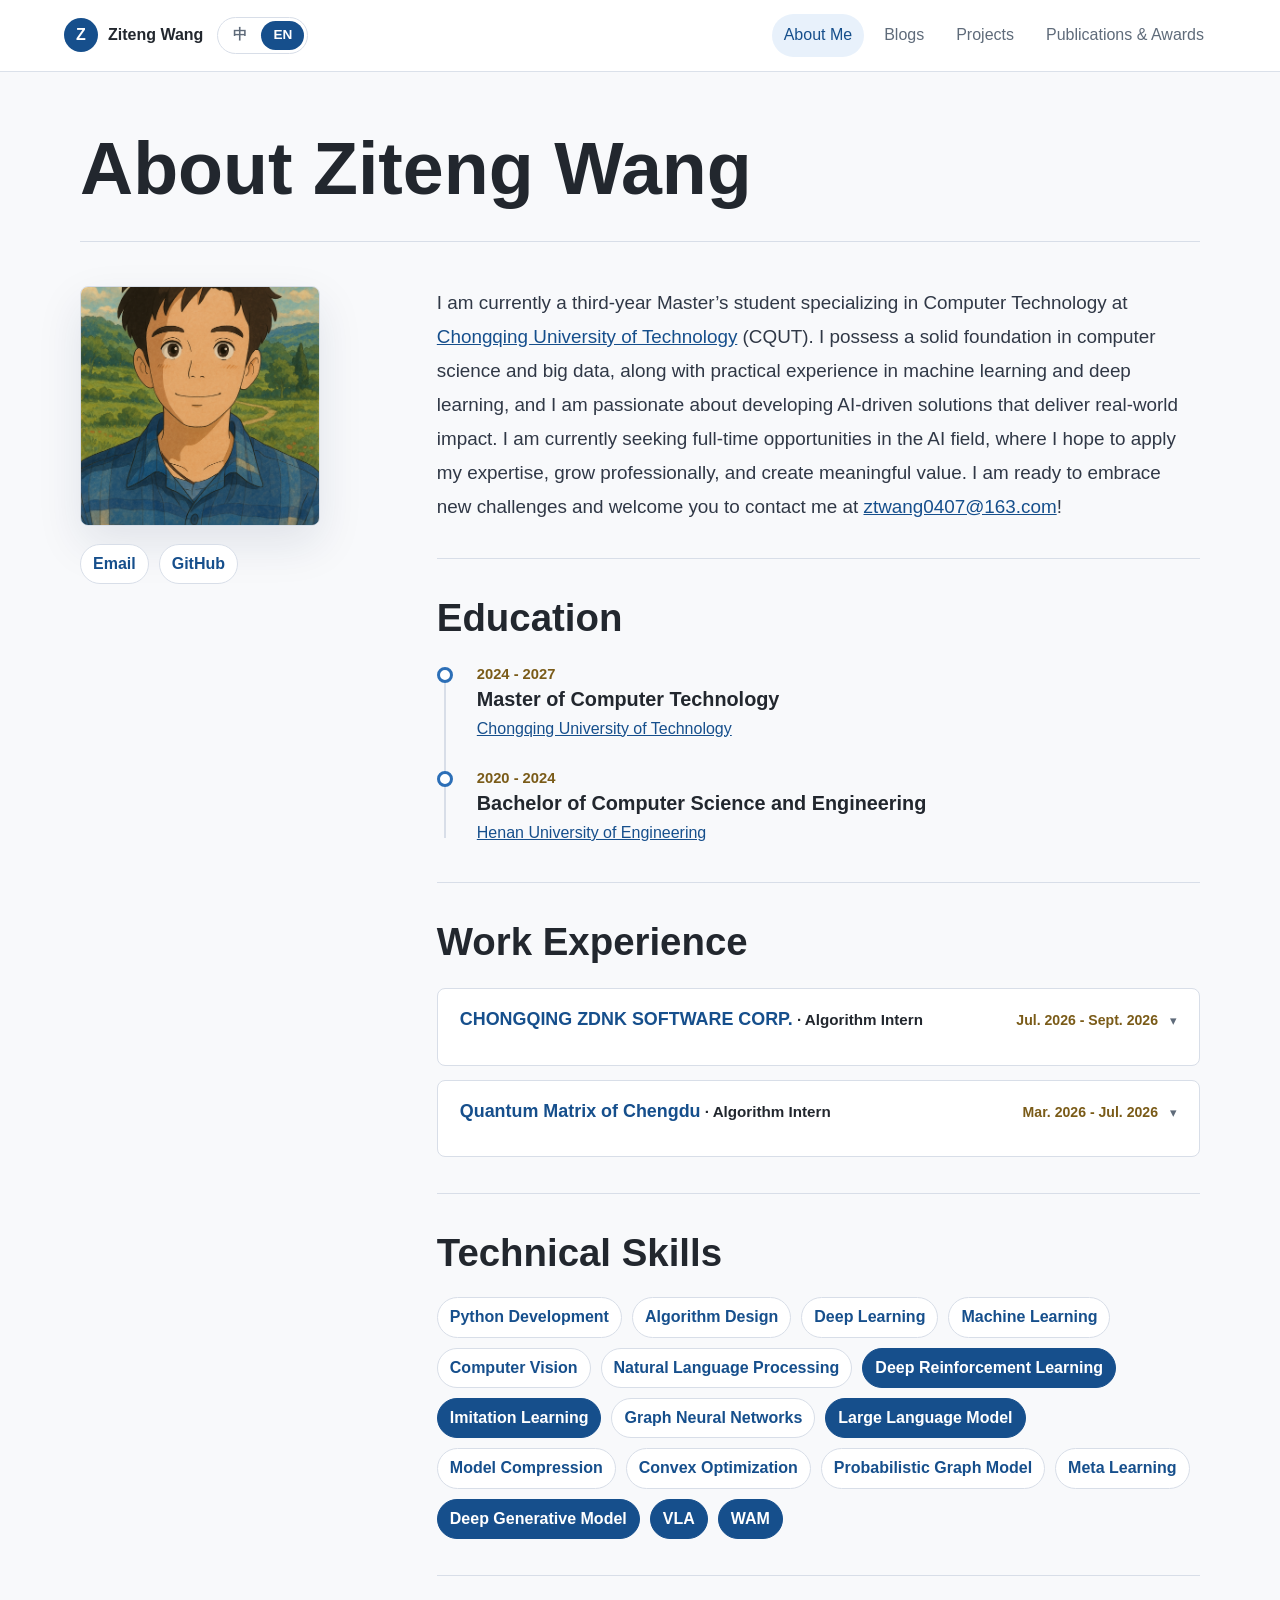
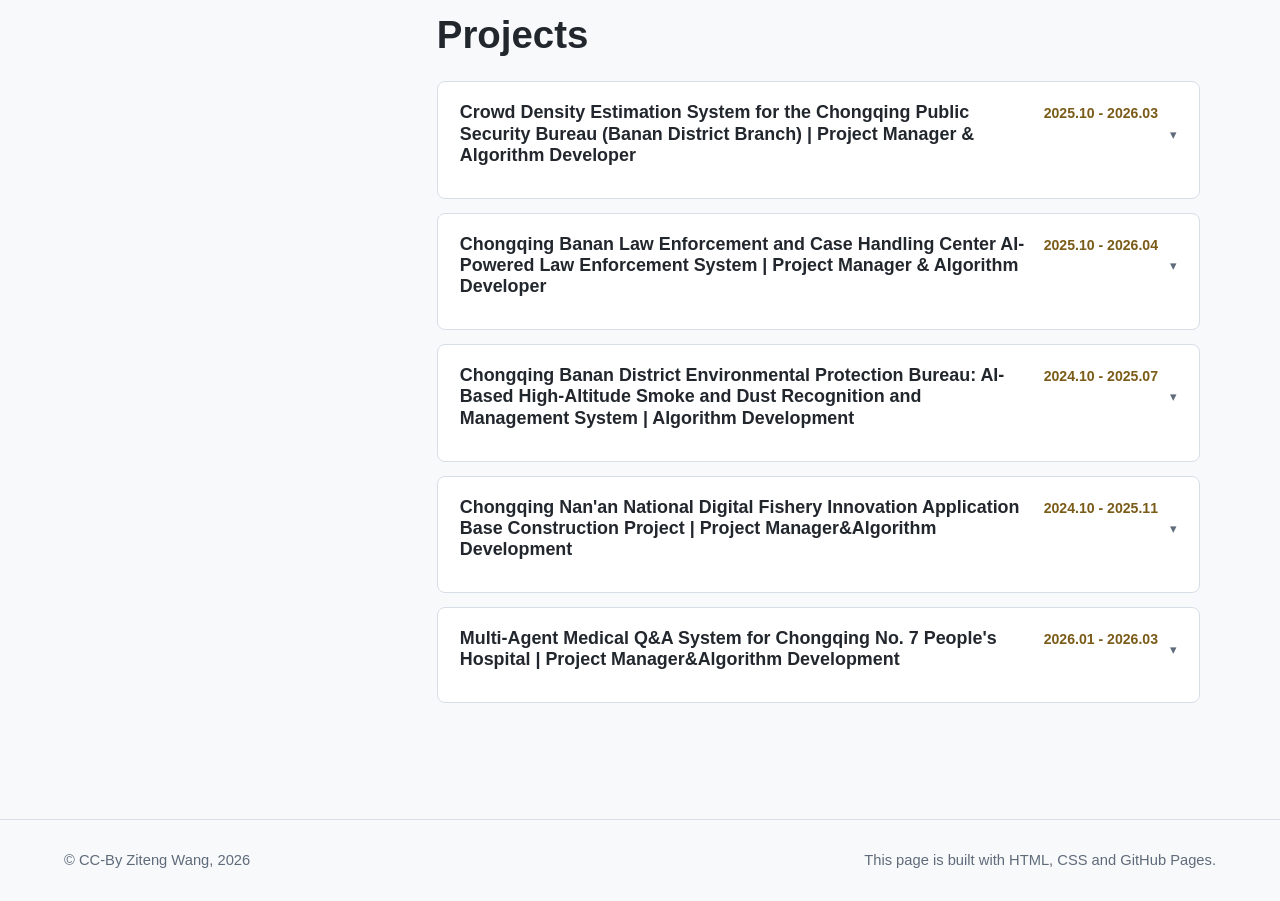
==== commit a304bdca: "Update index.html" ====
--- a/index.html
+++ b/index.html
@@ -347,6 +347,44 @@
                 </div>
               </article>
 
+              <article class="project-card">
+                <div class="project-head">
+                  <h3>
+                    <span class="lang-zh">重庆市第七人民医院医疗多 Agent 问答系统 ｜ 项目经理&算法开发</span>
+                    <span class="lang-en">Multi-Agent Medical Q&A System for Chongqing No. 7 People's Hospital | Project Manager&Algorithm Development</span>
+                  </h3>
+                  <span class="project-date">2026.01 - 2026.03</span>
+                </div>
+                <div class="project-body">
+                  <div class="project-body-inner">
+                  <p>
+                    <span class="lang-zh"><strong class="project-label">技术栈：</strong>:Qwen3.5-9B、SFT、GSPO</span>
+                    <span class="lang-en"><strong class="project-label">Tech Stack:</strong> Qwen3.5-9B、SFT、GSPO</span>
+                  </p>
+                  <p>
+                    <span class="lang-zh"><strong class="project-label">项目背景：</strong>围绕长尾医疗推理与安全回答数据稀缺问题，开展医疗数据合成与模型能力增强; 同时面向传统单 Agent 医疗问答在复杂问题分析、多轮理解、响应效率和安全约束方面的不足，构建多症状、多维度咨询场景下的医疗智能问答系统。</span>
+                    <span class="lang-en"><strong class="project-label">Background:</strong> To address the scarcity of data for long-tail medical reasoning and safe response generation, this project focuses on medical data synthesis and the enhancement of model capabilities. Furthermore, to overcome the limitations of traditional single-agent medical Q&A systems—such as difficulties in analyzing complex queries, challenges in multi-turn comprehension, suboptimal response efficiency, and inadequate adherence to safety constraints—we are developing an intelligent medical Q&A system designed for multi-symptom, multi-dimensional consultation scenarios.</span>
+                  </p>
+                  <p>
+                    <span class="lang-zh"><strong class="project-label">主要工作：</strong></span>
+                    <span class="lang-en"><strong class="project-label">Main Work:</strong></span>
+                  </p>
+                  <ul class="lang-zh">
+                    <li>针对长尾医疗推理和安全回答短板，构建能力感知数据合成流程，通过<strong class="hl">多 Agent 协作生成高质量训练数据</strong>; 基于 <strong class="hl">Qwen3.5-9B </strong>进行医疗问答 SFT，以六维 Rubric 用于能力诊断、数据筛选、质量评估和安全性控制。收集 3,304 条高质量 SFT 样本和 800 条高难度评测集; 经 SFT 优化后，5 项 benchmark 均分 48.7 提升至 57.7。</li>
+                    <li>基于 <strong class="hl">Qwen3.5-9B </strong>训练医疗问答 VLM 作为 3 类医疗 Agent 的核心推理引擎，采用 <strong class="hl">SFT+GSPO </strong>两阶段优化，别使用 40 万/10 万条医疗 VQA 数据; 设计多维度复合奖励机制，从医学事实一致性、推理完整性、回答安全性和格式规范性等维度优化模型输出质量。</li>
+                    <li>将医疗问答能力拆分为 7 类原子 Skill, 并由 3 类专业 Agent 按任务自主调用, 之间完全解耦;70% 单 Agent与 30%Swarm 协作，实现复杂问题自动拆解、多 Agent 并行推理与共享上下文同步。</li>
+                    <li>构建双层记忆与熵管理机制，实现会话历史压缩 35% 与跨会话相似案例召回; 结合安全约束系统，通过YAML 定义 Agent 能力边界，并支持医疗安全输出修复。</li>
+                  </ul>
+                  <ul class="lang-en">
+                    <li>To address shortcomings in long-tail medical reasoning and safe response generation, we developed a capability-aware data synthesis pipeline that leverages <strong class="hl">multi-agent collaboration to produce high-quality training data</strong>. We performed Supervised Fine-Tuning (SFT) on the <strong class="hl">Qwen3.5-9B</strong> model for medical Q&A, utilizing a six-dimensional rubric for capability diagnosis, data filtering, quality assessment, and safety control. This process yielded 3,304 high-quality SFT samples and an 800-item, high-difficulty evaluation set. Following SFT optimization, the average score across five benchmarks improved from 48.7 to 57.7.</li>
+                    <li>We trained a medical Q&A Vision-Language Model (VLM) based on <strong class="hl">Qwen3.5-9B</strong> to serve as the core reasoning engine for three types of medical agents. The model underwent a two-stage optimization process—<strong class="hl">SFT followed by GSPO</strong>—using 400,000 and 100,000 medical VQA samples, respectively. A multi-dimensional composite reward mechanism was implemented to enhance output quality by evaluating factors such as medical factual consistency, reasoning completeness, response safety, and adherence to formatting standards.</li>
+                    <li>Medical Q&A capabilities were decomposed into seven distinct "atomic skills," which are independently invoked by three types of specialized agents—ensuring full decoupling between them. A hybrid operational model—comprising 70% single-agent execution and 30% swarm-based collaboration—enables the automated decomposition of complex queries, parallel reasoning across multiple agents, and synchronized sharing of context.</li>
+                    <li>We established a dual-layer memory and entropy management mechanism, achieving a 35% reduction in conversation history size while enabling the retrieval of similar cases from past sessions. Furthermore, a safety constraint system—defined via YAML—establishes the operational boundaries for each agent and supports the correction of medical outputs to ensure safety.</li>
+                  </ul>
+                  </div>
+                </div>
+              </article>
+              
             </div>
           </section>
         </div>
